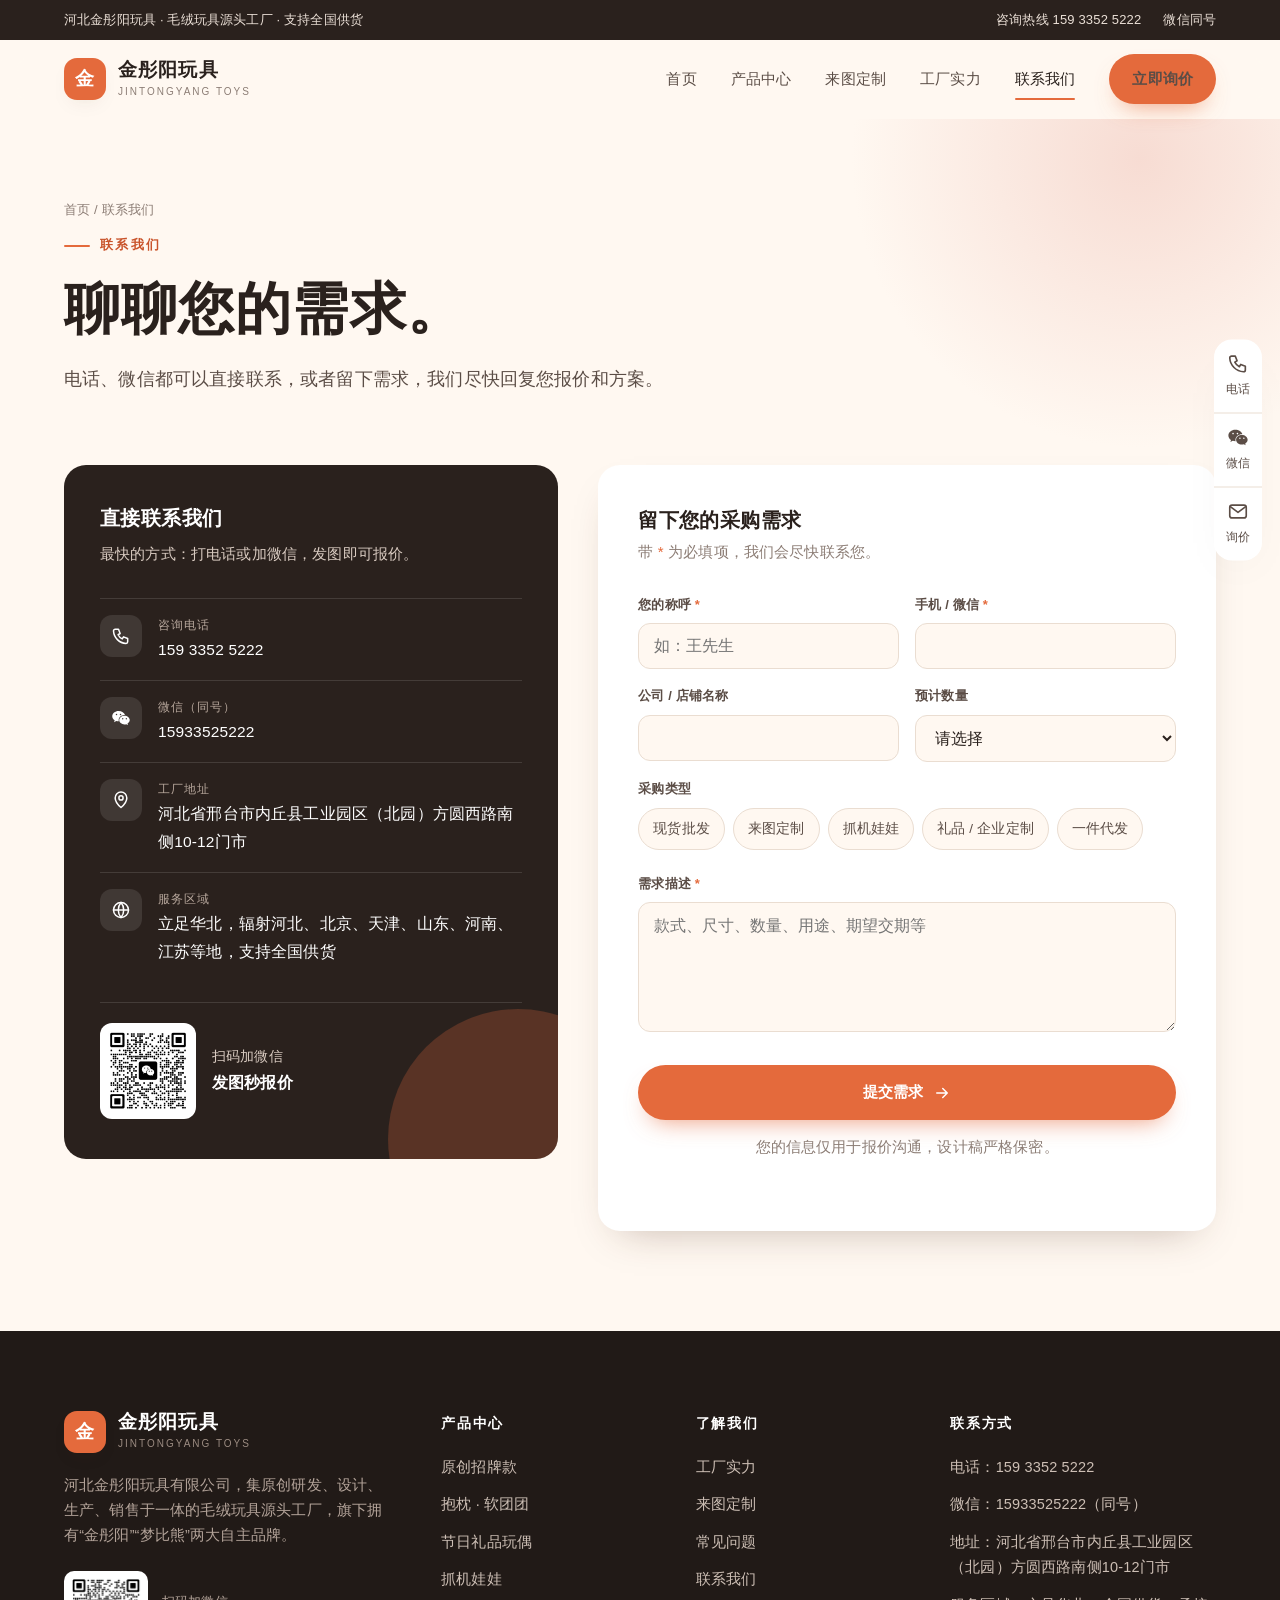
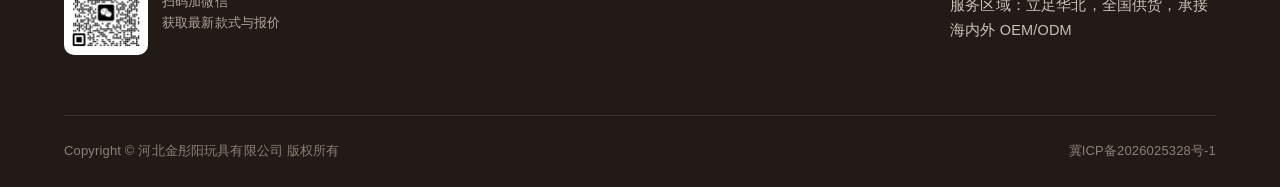
==== contact.html @ 97b63fae "金彤阳玩具 国内官网 v1 Assisted-by: Cindy (https://cindy.app)" ====
<!doctype html>
<html lang="zh-CN">
<head>
<meta charset="utf-8">
<meta name="viewport" content="width=device-width, initial-scale=1, viewport-fit=cover">
<title>联系我们_金彤阳玩具_毛绒玩具厂家电话15933525222</title>
<meta name="description" content="联系河北金彤阳玩具有限公司：电话/微信 15933525222，地址：河北内丘工业园区（北园）方圆西路南侧10-12门市。欢迎来厂考察洽谈。">
<meta name="keywords" content="金彤阳,毛绒玩具厂家,毛绒公仔,抓机娃娃,毛绒玩具定制,OEM/ODM毛绒玩具,抱枕靠垫,节日礼品玩偶,毛绒吉祥物,一件代发">
<meta name="theme-color" content="#FFF8F1">
<meta name="format-detection" content="telephone=yes">
<link rel="canonical" href="https://jintongyang.com/contact.html">
<link rel="icon" href="assets/img/favicon.svg" type="image/svg+xml">
<link rel="stylesheet" href="assets/css/style.css">
<link rel="stylesheet" href="assets/css/cn.css">
</head>
<body class="cn">
<div class="topbar"><div class="container">
  <div class="tb-left">河北金彤阳玩具 · 毛绒玩具源头工厂 · 支持全国供货</div>
  <div class="tb-right"><a href="tel:15933525222">咨询热线 159 3352 5222</a><a href="#" data-wx>微信同号</a></div>
</div></div>
<header class="nav" id="nav"><div class="container">
  <a href="index.html" class="logo" aria-label="金彤阳玩具首页">
    <span class="logo-mark">金</span>
    <span class="logo-text"><strong>金彤阳玩具</strong><span>JINTONGYANG TOYS</span></span>
  </a>
  <nav class="menu" id="menu"><a href="index.html">首页</a><a href="products.html">产品中心</a><a href="index.html#custom">来图定制</a><a href="factory.html">工厂实力</a><a href="contact.html" class="active">联系我们</a><a href="contact.html" class="btn btn-primary">立即询价</a></nav>
  <button class="burger" id="burger" aria-label="打开菜单"><span></span><span></span><span></span></button>
</div></header>
<main>
<section class="page-head"><div class="container">
  <div class="crumbs"><a href="index.html">首页</a> / 联系我们</div>
  <span class="eyebrow">联系我们</span>
  <h1>聊聊您的需求。</h1>
  <p class="lead">电话、微信都可以直接联系，或者留下需求，我们尽快回复您报价和方案。</p>
</div></section>
<section style="padding-bottom:100px"><div class="container">
  <div class="contact-grid">
    <aside class="c-card reveal">
      <h3>直接联系我们</h3>
      <p>最快的方式：打电话或加微信，发图即可报价。</p>
      <div class="c-item"><div class="ic"><svg viewBox="0 0 24 24" fill="none" stroke="currentColor" stroke-width="1.8" stroke-linecap="round" stroke-linejoin="round"><path d="M5 4h4l2 5-2.5 1.5a11 11 0 0 0 5 5L15 13l5 2v4a2 2 0 0 1-2 2A16 16 0 0 1 3 6a2 2 0 0 1 2-2"/></svg></div><div><small>咨询电话</small><a href="tel:15933525222">159 3352 5222</a></div></div>
      <div class="c-item"><div class="ic"><svg viewBox="0 0 24 24" fill="currentColor"><path d="M9 3.5C4.9 3.5 1.5 6.3 1.5 9.8c0 2 1.1 3.8 2.9 5l-.7 2.2 2.6-1.4c.9.3 1.8.4 2.7.4h.4a5.6 5.6 0 0 1-.2-1.5c0-3.4 3.2-6.1 7.2-6.1h.4C16.1 5.6 12.9 3.5 9 3.5zM6.6 8.6a.9.9 0 1 1 0-1.8.9.9 0 0 1 0 1.8zm4.8 0a.9.9 0 1 1 0-1.8.9.9 0 0 1 0 1.8zM22.5 14.5c0-2.9-2.9-5.2-6.3-5.2s-6.3 2.3-6.3 5.2 2.9 5.2 6.3 5.2c.7 0 1.4-.1 2.1-.3l2.1 1.1-.6-1.8c1.6-1 2.7-2.5 2.7-4.2zm-8.4-.8a.8.8 0 1 1 0-1.6.8.8 0 0 1 0 1.6zm4.3 0a.8.8 0 1 1 0-1.6.8.8 0 0 1 0 1.6z"/></svg></div><div><small>微信（同号）</small><a href="#" data-wx>15933525222</a></div></div>
      <div class="c-item"><div class="ic"><svg viewBox="0 0 24 24" fill="none" stroke="currentColor" stroke-width="1.8" stroke-linecap="round" stroke-linejoin="round"><path d="M12 21s-7-6.1-7-11.5A7 7 0 0 1 19 9.5C19 14.9 12 21 12 21z"/><circle cx="12" cy="9.5" r="2.5"/></svg></div><div><small>工厂地址</small><span>河北省邢台市内丘县工业园区（北园）方圆西路南侧10-12门市</span></div></div>
      <div class="c-item"><div class="ic"><svg viewBox="0 0 24 24" fill="none" stroke="currentColor" stroke-width="1.8" stroke-linecap="round" stroke-linejoin="round"><circle cx="12" cy="12" r="9"/><path d="M3 12h18M12 3a14 14 0 0 1 0 18M12 3a14 14 0 0 0 0 18"/></svg></div><div><small>服务区域</small><span>立足华北，辐射河北、北京、天津、山东、河南、江苏等地，支持全国供货</span></div></div>
      <div class="c-qr"><img src="assets/img/wechat-qr.jpg" alt="微信二维码"><span>扫码加微信<br><b>发图秒报价</b></span></div>
    </aside>
    <form class="form reveal" id="cnForm" novalidate>
      <h3>留下您的采购需求</h3>
      <p>带 <span style="color:var(--fox)">*</span> 为必填项，我们会尽快联系您。</p>
      <div class="row2">
        <div class="field"><label for="f-name">您的称呼 <i>*</i></label><input id="f-name" name="name" required placeholder="如：王先生"></div>
        <div class="field"><label for="f-phone">手机 / 微信 <i>*</i></label><input id="f-phone" name="phone" type="tel" required></div>
      </div>
      <div class="row2">
        <div class="field"><label for="f-company">公司 / 店铺名称</label><input id="f-company" name="company"></div>
        <div class="field"><label for="f-qty">预计数量</label>
          <select id="f-qty" name="quantity"><option value="">请选择</option><option>500 个以内</option><option>500 – 2000 个</option><option>2000 – 10000 个</option><option>10000 个以上</option><option>一件代发</option></select></div>
      </div>
      <div class="field"><label>采购类型</label><div class="chips"><label><input type="checkbox" name="interest" value="现货批发"><span>现货批发</span></label><label><input type="checkbox" name="interest" value="来图定制"><span>来图定制</span></label><label><input type="checkbox" name="interest" value="抓机娃娃"><span>抓机娃娃</span></label><label><input type="checkbox" name="interest" value="礼品 / 企业定制"><span>礼品 / 企业定制</span></label><label><input type="checkbox" name="interest" value="一件代发"><span>一件代发</span></label></div></div>
      <div class="field"><label for="f-msg">需求描述 <i>*</i></label><textarea id="f-msg" name="message" required placeholder="款式、尺寸、数量、用途、期望交期等"></textarea></div>
      <button class="btn btn-primary" type="submit">提交需求 <svg viewBox="0 0 24 24" fill="none" stroke="currentColor" stroke-width="2" stroke-linecap="round" stroke-linejoin="round"><path d="M5 12h14M13 6l6 6-6 6"/></svg></button>
      <div class="form-ok" id="formOk">需求内容已整理好并复制，请在打开的短信里发送，或直接粘贴发到微信 15933525222，我们会尽快回复。</div>
      <p class="form-note">您的信息仅用于报价沟通，设计稿严格保密。</p>
    </form>
  </div>
</div></section>
</main>
<footer class="footer"><div class="container">
  <div class="f-grid">
    <div>
      <a href="index.html" class="logo"><span class="logo-mark">金</span><span class="logo-text"><strong>金彤阳玩具</strong><span>JINTONGYANG TOYS</span></span></a>
      <p>河北金彤阳玩具有限公司，集原创研发、设计、生产、销售于一体的毛绒玩具源头工厂，旗下拥有“金彤阳”“梦比熊”两大自主品牌。</p>
      <div class="f-qr"><img src="assets/img/wechat-qr.jpg" alt="金彤阳玩具微信二维码" loading="lazy"><span>扫码加微信<br>获取最新款式与报价</span></div>
    </div>
    <div><h5>产品中心</h5><ul><li><a href="products.html#signature">原创招牌款</a></li><li><a href="products.html#hug">抱枕 · 软团团</a></li><li><a href="products.html#gift">节日礼品玩偶</a></li><li><a href="products.html#claw">抓机娃娃</a></li></ul></div>
    <div><h5>了解我们</h5><ul>
      <li><a href="factory.html">工厂实力</a></li>
      <li><a href="index.html#custom">来图定制</a></li>
      <li><a href="index.html#faq">常见问题</a></li>
      <li><a href="contact.html">联系我们</a></li></ul></div>
    <div><h5>联系方式</h5><ul>
      <li><a href="tel:15933525222">电话：159 3352 5222</a></li>
      <li><a href="#" data-wx>微信：15933525222（同号）</a></li>
      <li>地址：河北省邢台市内丘县工业园区（北园）方圆西路南侧10-12门市</li>
      <li>服务区域：立足华北，全国供货，承接海内外 OEM/ODM</li></ul></div>
  </div>
  <div class="f-bottom"><span>Copyright © 河北金彤阳玩具有限公司 版权所有</span><a href="https://beian.miit.gov.cn/" target="_blank" rel="noopener">冀ICP备2026025328号-1</a></div>
</div></footer>

<div class="side-contact" aria-label="快捷联系">
  <a href="tel:15933525222" title="电话咨询"><svg viewBox="0 0 24 24" fill="none" stroke="currentColor" stroke-width="1.8" stroke-linecap="round" stroke-linejoin="round"><path d="M5 4h4l2 5-2.5 1.5a11 11 0 0 0 5 5L15 13l5 2v4a2 2 0 0 1-2 2A16 16 0 0 1 3 6a2 2 0 0 1 2-2"/></svg><span>电话</span></a>
  <a href="#" data-wx title="微信咨询"><svg viewBox="0 0 24 24" fill="currentColor"><path d="M9 3.5C4.9 3.5 1.5 6.3 1.5 9.8c0 2 1.1 3.8 2.9 5l-.7 2.2 2.6-1.4c.9.3 1.8.4 2.7.4h.4a5.6 5.6 0 0 1-.2-1.5c0-3.4 3.2-6.1 7.2-6.1h.4C16.1 5.6 12.9 3.5 9 3.5zM6.6 8.6a.9.9 0 1 1 0-1.8.9.9 0 0 1 0 1.8zm4.8 0a.9.9 0 1 1 0-1.8.9.9 0 0 1 0 1.8zM22.5 14.5c0-2.9-2.9-5.2-6.3-5.2s-6.3 2.3-6.3 5.2 2.9 5.2 6.3 5.2c.7 0 1.4-.1 2.1-.3l2.1 1.1-.6-1.8c1.6-1 2.7-2.5 2.7-4.2zm-8.4-.8a.8.8 0 1 1 0-1.6.8.8 0 0 1 0 1.6zm4.3 0a.8.8 0 1 1 0-1.6.8.8 0 0 1 0 1.6z"/></svg><span>微信</span></a>
  <a href="contact.html" title="在线询价"><svg viewBox="0 0 24 24" fill="none" stroke="currentColor" stroke-width="1.8" stroke-linecap="round" stroke-linejoin="round"><rect x="3" y="5" width="18" height="14" rx="2.5"/><path d="m4 7 8 6 8-6"/></svg><span>询价</span></a>
</div>
<nav class="mbar" aria-label="底部快捷联系">
  <a href="tel:15933525222"><svg viewBox="0 0 24 24" fill="none" stroke="currentColor" stroke-width="1.8" stroke-linecap="round" stroke-linejoin="round"><path d="M5 4h4l2 5-2.5 1.5a11 11 0 0 0 5 5L15 13l5 2v4a2 2 0 0 1-2 2A16 16 0 0 1 3 6a2 2 0 0 1 2-2"/></svg><span>打电话</span></a>
  <a href="#" data-wx><svg viewBox="0 0 24 24" fill="currentColor"><path d="M9 3.5C4.9 3.5 1.5 6.3 1.5 9.8c0 2 1.1 3.8 2.9 5l-.7 2.2 2.6-1.4c.9.3 1.8.4 2.7.4h.4a5.6 5.6 0 0 1-.2-1.5c0-3.4 3.2-6.1 7.2-6.1h.4C16.1 5.6 12.9 3.5 9 3.5zM6.6 8.6a.9.9 0 1 1 0-1.8.9.9 0 0 1 0 1.8zm4.8 0a.9.9 0 1 1 0-1.8.9.9 0 0 1 0 1.8zM22.5 14.5c0-2.9-2.9-5.2-6.3-5.2s-6.3 2.3-6.3 5.2 2.9 5.2 6.3 5.2c.7 0 1.4-.1 2.1-.3l2.1 1.1-.6-1.8c1.6-1 2.7-2.5 2.7-4.2zm-8.4-.8a.8.8 0 1 1 0-1.6.8.8 0 0 1 0 1.6zm4.3 0a.8.8 0 1 1 0-1.6.8.8 0 0 1 0 1.6z"/></svg><span>加微信</span></a>
  <a href="contact.html" class="hot"><svg viewBox="0 0 24 24" fill="none" stroke="currentColor" stroke-width="1.8" stroke-linecap="round" stroke-linejoin="round"><rect x="3" y="5" width="18" height="14" rx="2.5"/><path d="m4 7 8 6 8-6"/></svg><span>立即询价</span></a>
</nav>
<div class="wx-modal" id="wxModal" role="dialog" aria-modal="true" aria-label="微信咨询">
  <div class="wx-card">
    <button class="wx-close" aria-label="关闭">×</button>
    <div class="wx-ic"><svg viewBox="0 0 24 24" fill="currentColor"><path d="M9 3.5C4.9 3.5 1.5 6.3 1.5 9.8c0 2 1.1 3.8 2.9 5l-.7 2.2 2.6-1.4c.9.3 1.8.4 2.7.4h.4a5.6 5.6 0 0 1-.2-1.5c0-3.4 3.2-6.1 7.2-6.1h.4C16.1 5.6 12.9 3.5 9 3.5zM6.6 8.6a.9.9 0 1 1 0-1.8.9.9 0 0 1 0 1.8zm4.8 0a.9.9 0 1 1 0-1.8.9.9 0 0 1 0 1.8zM22.5 14.5c0-2.9-2.9-5.2-6.3-5.2s-6.3 2.3-6.3 5.2 2.9 5.2 6.3 5.2c.7 0 1.4-.1 2.1-.3l2.1 1.1-.6-1.8c1.6-1 2.7-2.5 2.7-4.2zm-8.4-.8a.8.8 0 1 1 0-1.6.8.8 0 0 1 0 1.6zm4.3 0a.8.8 0 1 1 0-1.6.8.8 0 0 1 0 1.6z"/></svg></div>
    <h3>微信扫码咨询</h3>
    <p>手机上可长按二维码识别，或复制微信号添加</p>
    <img src="assets/img/wechat-qr.jpg" alt="金彤阳玩具微信二维码">
    <div class="wx-id"><span>微信号：<b>15933525222</b></span><button type="button" data-copy="15933525222">复制</button></div>
  </div>
</div>
<script>window.SITE_CONTACT={tel:"15933525222"};</script>
<script src="assets/js/main.js"></script>
<script src="assets/js/cn.js"></script>
</body></html>
---- assets/css/style.css ----
/* ==========================================================
   Jintongyang Toys — B2B export site
   Palette: warm cream · cocoa ink · fox orange · blush · sky
   ========================================================== */
:root{
  --cream:#FFF8F1;
  --cream-2:#FBEFE3;
  --paper:#FFFFFF;
  --ink:#2A211D;
  --ink-2:#5B4D46;
  --ink-3:#8C7D75;
  --line:#EADDD1;
  --fox:#E46A3C;
  --fox-dark:#C9532A;
  --blush:#F7DCD3;
  --sky:#DCEAF4;
  --sage:#E3EBD9;
  --radius:22px;
  --radius-sm:14px;
  --shadow:0 18px 40px -22px rgba(74,44,26,.35);
  --shadow-sm:0 8px 22px -14px rgba(74,44,26,.35);
  --max:1200px;
  --serif:"Fraunces",Georgia,"Times New Roman",serif;
  --sans:"Inter",-apple-system,BlinkMacSystemFont,"Segoe UI",Roboto,Helvetica,Arial,sans-serif;
}
*{box-sizing:border-box;margin:0;padding:0}
html{scroll-behavior:smooth}
body{font-family:var(--sans);color:var(--ink);background:var(--cream);line-height:1.65;font-size:16px;-webkit-font-smoothing:antialiased}
img{max-width:100%;display:block}
a{color:inherit;text-decoration:none}
ul{list-style:none}
.container{width:100%;max-width:var(--max);margin:0 auto;padding:0 24px}
.section{padding:110px 0}
.section-sm{padding:72px 0}
.bg-paper{background:var(--paper)}
.bg-cream2{background:var(--cream-2)}

/* ---------- type ---------- */
h1,h2,h3,h4{font-family:var(--serif);font-weight:600;line-height:1.12;letter-spacing:-.01em}
h1{font-size:clamp(38px,5vw,62px)}
h2{font-size:clamp(32px,4.2vw,50px)}
h3{font-size:22px}
.eyebrow{display:inline-flex;align-items:center;gap:10px;font-size:13px;font-weight:600;letter-spacing:.14em;text-transform:uppercase;color:var(--fox-dark)}
.eyebrow::before{content:"";width:26px;height:2px;background:var(--fox);border-radius:2px}
.lead{font-size:clamp(17px,1.6vw,19px);color:var(--ink-2);max-width:620px}
.muted{color:var(--ink-3)}
em.hl{font-style:italic;color:var(--fox)}
.section-head{max-width:720px;margin-bottom:56px}
.section-head h2{margin:16px 0 18px}
.section-head.center{text-align:center;margin-left:auto;margin-right:auto}
.section-head.center .eyebrow::after{content:"";width:26px;height:2px;background:var(--fox);border-radius:2px}
.section-head.center .lead{margin:0 auto}

/* ---------- buttons ---------- */
.btn{display:inline-flex;align-items:center;justify-content:center;gap:10px;padding:15px 28px;border-radius:999px;font-weight:600;font-size:15px;transition:.25s ease;border:1.5px solid transparent;cursor:pointer;font-family:var(--sans)}
.btn-primary{background:var(--fox);color:#fff;box-shadow:0 12px 24px -12px rgba(228,106,60,.7)}
.btn-primary:hover{background:var(--fox-dark);transform:translateY(-2px)}
.btn-ghost{border-color:var(--ink);color:var(--ink)}
.btn-ghost:hover{background:var(--ink);color:#fff}
.btn-light{background:#fff;color:var(--ink)}
.btn-light:hover{transform:translateY(-2px)}
.btn svg{width:18px;height:18px}
.link-arrow{font-weight:600;color:var(--fox-dark);display:inline-flex;gap:8px;align-items:center}
.link-arrow:hover{gap:12px}
.link-arrow,.link-arrow:hover{transition:.2s}

/* ---------- top bar & nav ---------- */
.topbar{background:var(--ink);color:#EADFD6;font-size:13px}
.topbar .container{display:flex;justify-content:space-between;align-items:center;height:40px;gap:16px}
.topbar a:hover{color:#fff}
.topbar .tb-right{display:flex;gap:22px}
.nav{position:sticky;top:0;z-index:50;background:rgba(255,248,241,.86);backdrop-filter:saturate(1.4) blur(14px);-webkit-backdrop-filter:saturate(1.4) blur(14px);border-bottom:1px solid transparent;transition:.25s}
.nav.scrolled{border-bottom-color:var(--line);box-shadow:0 6px 20px -18px rgba(0,0,0,.4)}
.nav .container{display:flex;align-items:center;justify-content:space-between;height:78px}
.logo{display:flex;align-items:center;gap:12px}
.logo-mark{width:42px;height:42px;border-radius:13px;background:var(--fox);display:grid;place-items:center;color:#fff;font-family:var(--serif);font-weight:700;font-size:20px;box-shadow:var(--shadow-sm)}
.logo-text{line-height:1.1}
.logo-text strong{display:block;font-family:var(--serif);font-size:20px;font-weight:600}
.logo-text span{font-size:11px;letter-spacing:.16em;text-transform:uppercase;color:var(--ink-3)}
.menu{display:flex;align-items:center;gap:34px;font-weight:500;font-size:15px}
.menu a{position:relative;padding:6px 0;color:var(--ink-2)}
.menu a:hover,.menu a.active{color:var(--ink)}
.menu a.active::after,.menu a:hover::after{content:"";position:absolute;left:0;right:0;bottom:-2px;height:2px;background:var(--fox);border-radius:2px}
.nav .btn{padding:11px 22px}
.burger{display:none;background:none;border:0;width:44px;height:44px;cursor:pointer}
.burger span{display:block;width:22px;height:2px;background:var(--ink);margin:5px auto;border-radius:2px;transition:.25s}

/* ---------- hero ---------- */
.hero{position:relative;overflow:hidden;padding:56px 0 90px}
.hero::before{content:"";position:absolute;width:720px;height:720px;right:-180px;top:-200px;background:radial-gradient(circle at center,var(--blush) 0%,rgba(247,220,211,0) 68%);z-index:0}
.hero .container{position:relative;z-index:1;display:grid;grid-template-columns:1.05fr 1fr;gap:60px;align-items:center}
.hero h1{margin:18px 0 22px}
.hero .lead{margin-bottom:36px}
.hero-ctas{display:flex;gap:14px;flex-wrap:wrap}
.hero-trust{display:flex;gap:34px;margin-top:40px;padding-top:26px;border-top:1px solid var(--line)}
.hero-trust div strong{display:block;font-family:var(--serif);font-size:30px;font-weight:600;line-height:1}
.hero-trust div span{font-size:13px;color:var(--ink-3)}
.hero-visual{position:relative;height:560px}
.hero-visual .hv{position:absolute;border-radius:28px;overflow:hidden;box-shadow:var(--shadow)}
.hero-visual .hv img{width:100%;height:100%;object-fit:cover}
.hv-1{width:68%;height:74%;right:0;top:0}
.hv-2{width:46%;height:46%;left:0;bottom:0;border:6px solid var(--cream)}
.hv-3{width:30%;height:30%;right:6%;bottom:2%;border:6px solid var(--cream)}
.hero-badge{position:absolute;left:4%;top:12%;background:#fff;border-radius:18px;padding:14px 18px;box-shadow:var(--shadow);display:flex;gap:12px;align-items:center;z-index:2;animation:float 6s ease-in-out infinite}
.hero-badge .ic{width:40px;height:40px;border-radius:12px;background:var(--sage);display:grid;place-items:center}
.hero-badge strong{display:block;font-size:14px}
.hero-badge span{font-size:12px;color:var(--ink-3)}
@keyframes float{0%,100%{transform:translateY(0)}50%{transform:translateY(-10px)}}

/* ---------- marquee strip ---------- */
.strip{background:var(--ink);color:#F4E9E0;overflow:hidden;padding:20px 0}
.strip-track{display:flex;gap:56px;white-space:nowrap;animation:marquee 38s linear infinite;width:max-content}
.strip-track span{font-family:var(--serif);font-size:22px;font-style:italic;display:flex;align-items:center;gap:56px}
.strip-track span::after{content:"✦";font-style:normal;color:var(--fox);font-size:16px}
@keyframes marquee{to{transform:translateX(-50%)}}

/* ---------- category cards ---------- */
.cats{display:grid;grid-template-columns:repeat(4,1fr);gap:22px}
.cat{position:relative;border-radius:var(--radius);overflow:hidden;background:var(--paper);box-shadow:var(--shadow-sm);transition:.3s}
.cat:hover{transform:translateY(-6px);box-shadow:var(--shadow)}
.cat .img{aspect-ratio:1/1;overflow:hidden}
.cat img{width:100%;height:100%;object-fit:cover;transition:.6s}
.cat:hover img{transform:scale(1.05)}
.cat .body{padding:20px 22px 24px}
.cat h3{font-size:20px;margin-bottom:6px}
.cat p{font-size:14px;color:var(--ink-3)}

/* ---------- why us ---------- */
.why{display:grid;grid-template-columns:1fr 1.15fr;gap:70px;align-items:center}
.why-img{position:relative}
.why-img img{border-radius:var(--radius);box-shadow:var(--shadow);aspect-ratio:4/4.4;object-fit:cover;width:100%}
.why-img .stamp{position:absolute;right:-24px;bottom:40px;background:var(--fox);color:#fff;border-radius:22px;padding:22px 26px;box-shadow:var(--shadow);max-width:210px}
.why-img .stamp strong{font-family:var(--serif);font-size:42px;display:block;line-height:1}
.why-img .stamp span{font-size:14px;opacity:.92}
.features{display:grid;grid-template-columns:1fr 1fr;gap:26px 30px;margin-top:40px}
.feature{display:flex;gap:16px}
.feature .ic{flex:0 0 48px;height:48px;border-radius:14px;background:var(--blush);display:grid;place-items:center;color:var(--fox-dark)}
.feature .ic svg{width:22px;height:22px}
.feature h4{font-family:var(--sans);font-size:16px;font-weight:600;margin-bottom:4px;letter-spacing:0}
.feature p{font-size:14px;color:var(--ink-3);line-height:1.55}

/* ---------- product grid ---------- */
.products{display:grid;grid-template-columns:repeat(4,1fr);gap:26px}
.product{background:var(--paper);border-radius:var(--radius);overflow:hidden;box-shadow:var(--shadow-sm);transition:.3s;display:flex;flex-direction:column}
.product:hover{transform:translateY(-6px);box-shadow:var(--shadow)}
.product .img{aspect-ratio:1/1;overflow:hidden;position:relative;background:var(--sky)}
.product .img img{width:100%;height:100%;object-fit:cover;transition:.6s}
.product:hover .img img{transform:scale(1.05)}
.product .img{display:block}
.product .img img.alt{position:absolute;inset:0;opacity:0;transition:opacity .5s,transform .6s}
.product:hover .img img.alt{opacity:1}
.product .tag{z-index:2;position:absolute;left:14px;top:14px;background:rgba(255,255,255,.92);padding:5px 12px;border-radius:999px;font-size:12px;font-weight:600}
.product .body{padding:18px 20px 22px;display:flex;flex-direction:column;flex:1}
.product h3{font-size:19px;margin-bottom:6px}
.product p{font-size:14px;color:var(--ink-3);margin-bottom:14px;flex:1}
.product .meta{display:flex;flex-wrap:wrap;gap:6px;margin-bottom:16px}
.product .meta span{font-size:12px;background:var(--cream-2);padding:4px 10px;border-radius:8px;color:var(--ink-2)}
.product .quote{font-size:14px;font-weight:600;color:var(--fox-dark);display:inline-flex;gap:6px;align-items:center}
.product .quote:hover{gap:10px}

/* filter */
.filters{display:flex;flex-wrap:wrap;gap:10px;margin-bottom:40px}
.filters button{border:1.5px solid var(--line);background:var(--paper);padding:10px 20px;border-radius:999px;font-family:var(--sans);font-size:14px;font-weight:500;cursor:pointer;color:var(--ink-2);transition:.2s}
.filters button:hover{border-color:var(--ink)}
.filters button.on{background:var(--ink);color:#fff;border-color:var(--ink)}
.product.hide{display:none}

/* ---------- process ---------- */
.process{display:grid;grid-template-columns:repeat(6,1fr);gap:18px;counter-reset:step}
.step{background:var(--paper);border-radius:var(--radius);padding:28px 22px;position:relative;box-shadow:var(--shadow-sm)}
.step::before{counter-increment:step;content:"0" counter(step);font-family:var(--serif);font-size:38px;font-weight:600;color:var(--fox);display:block;line-height:1;margin-bottom:18px}
.step h4{font-family:var(--sans);font-size:16px;font-weight:600;margin-bottom:6px;letter-spacing:0}
.step p{font-size:13.5px;color:var(--ink-3);line-height:1.55}
.custom-opts{display:grid;grid-template-columns:repeat(4,1fr);gap:18px;margin-top:40px}
.opt{border:1.5px dashed var(--line);border-radius:var(--radius-sm);padding:20px;text-align:center;background:rgba(255,255,255,.5)}
.opt strong{display:block;font-size:15px;margin-bottom:4px}
.opt span{font-size:13px;color:var(--ink-3)}

/* ---------- stats band ---------- */
.stats{background:var(--fox);color:#fff;border-radius:32px;padding:56px 50px;display:grid;grid-template-columns:repeat(4,1fr);gap:30px;position:relative;overflow:hidden}
.stats::after{content:"";position:absolute;width:340px;height:340px;border-radius:50%;background:rgba(255,255,255,.08);right:-90px;top:-140px}
.stat strong{font-family:var(--serif);font-size:clamp(38px,4.5vw,56px);font-weight:600;line-height:1;display:block}
.stat span{font-size:14px;opacity:.9;display:block;margin-top:10px}

/* ---------- factory gallery ---------- */
.gallery{display:grid;grid-template-columns:repeat(4,1fr);grid-auto-rows:220px;gap:16px}
.gallery figure{position:relative;border-radius:var(--radius-sm);overflow:hidden;box-shadow:var(--shadow-sm)}
.gallery figure img{width:100%;height:100%;object-fit:cover;transition:.6s}
.gallery figure:hover img{transform:scale(1.06)}
.gallery figcaption{position:absolute;left:12px;bottom:12px;background:rgba(42,33,29,.78);color:#fff;font-size:12.5px;font-weight:500;padding:6px 12px;border-radius:999px;backdrop-filter:blur(4px)}
.g-wide{grid-column:span 2}
.g-tall{grid-row:span 2}

/* ---------- markets / quality ---------- */
.quality{display:grid;grid-template-columns:1.1fr 1fr;gap:60px;align-items:center}
.checks li{display:flex;gap:14px;padding:16px 0;border-bottom:1px solid var(--line)}
.checks li:last-child{border-bottom:0}
.checks .ck{flex:0 0 28px;height:28px;border-radius:50%;background:var(--sage);display:grid;place-items:center;color:#4F6B3A;margin-top:2px}
.checks strong{display:block;font-size:16px}
.checks span{font-size:14px;color:var(--ink-3)}
.cert-row{display:flex;flex-wrap:wrap;gap:10px;margin-top:26px}
.cert-row span{border:1.5px solid var(--ink);border-radius:10px;padding:8px 14px;font-weight:600;font-size:13px;letter-spacing:.04em}
.q-img{border-radius:var(--radius);overflow:hidden;box-shadow:var(--shadow)}
.q-img img{width:100%;aspect-ratio:4/3.4;object-fit:cover}

/* ---------- FAQ ---------- */
.faq{max-width:860px;margin:0 auto}
.faq details{background:var(--paper);border-radius:var(--radius-sm);margin-bottom:12px;box-shadow:var(--shadow-sm);overflow:hidden}
.faq summary{list-style:none;cursor:pointer;padding:22px 26px;font-weight:600;font-size:16.5px;display:flex;justify-content:space-between;align-items:center;gap:16px}
.faq summary::-webkit-details-marker{display:none}
.faq summary::after{content:"+";font-size:26px;font-weight:300;color:var(--fox);transition:.25s;line-height:1}
.faq details[open] summary::after{transform:rotate(45deg)}
.faq details p{padding:0 26px 22px;color:var(--ink-2);font-size:15px}

/* ---------- CTA ---------- */
.cta{background:var(--ink);color:#fff;border-radius:36px;padding:70px 60px;display:grid;grid-template-columns:1.3fr 1fr;gap:40px;align-items:center;position:relative;overflow:hidden}
.cta::before{content:"";position:absolute;width:420px;height:420px;border-radius:50%;background:radial-gradient(circle,rgba(228,106,60,.45),rgba(228,106,60,0) 70%);left:-120px;bottom:-200px}
.cta h2{color:#fff;margin:14px 0 16px;position:relative}
.cta p{color:#D9CBC1;position:relative}
.cta .eyebrow{color:#F2A486}
.cta-actions{display:flex;flex-direction:column;gap:14px;align-items:flex-start;position:relative}
.cta-actions small{color:#B7A79C;font-size:13px}

/* ---------- page header ---------- */
.page-head{padding:80px 0 70px;position:relative;overflow:hidden}
.page-head::before{content:"";position:absolute;width:600px;height:600px;right:-160px;top:-260px;background:radial-gradient(circle,var(--blush) 0%,rgba(247,220,211,0) 68%)}
.page-head .container{position:relative}
.page-head h1{font-size:clamp(38px,5vw,60px);margin:16px 0 18px}
.crumbs{font-size:13px;color:var(--ink-3);margin-bottom:6px}
.crumbs a:hover{color:var(--fox-dark)}

/* ---------- about ---------- */
.split{display:grid;grid-template-columns:1fr 1fr;gap:70px;align-items:center}
.split img{border-radius:var(--radius);box-shadow:var(--shadow);width:100%;aspect-ratio:4/3;object-fit:cover}
.prose p{color:var(--ink-2);margin-bottom:18px;font-size:16.5px}
.timeline{display:grid;grid-template-columns:repeat(3,1fr);gap:22px}
.tl{background:var(--paper);border-radius:var(--radius);padding:32px 28px;box-shadow:var(--shadow-sm)}
.tl .ic{width:52px;height:52px;border-radius:16px;background:var(--sky);display:grid;place-items:center;margin-bottom:20px;color:#3A6584}
.tl .ic svg{width:24px;height:24px}
.tl h3{margin-bottom:12px}
.tl li{font-size:14.5px;color:var(--ink-2);padding:7px 0 7px 22px;position:relative}
.tl li::before{content:"";position:absolute;left:0;top:15px;width:8px;height:8px;border-radius:50%;background:var(--fox)}
.license{display:grid;grid-template-columns:320px 1fr;gap:40px;align-items:center;background:var(--paper);border-radius:var(--radius);padding:30px;box-shadow:var(--shadow-sm)}
.license img{border-radius:12px;border:1px solid var(--line)}

/* ---------- contact ---------- */
.contact-grid{display:grid;grid-template-columns:1fr 1.25fr;gap:40px;align-items:start}
.c-card{background:var(--ink);color:#fff;border-radius:var(--radius);padding:40px 36px;position:relative;overflow:hidden}
.c-card::after{content:"";position:absolute;width:260px;height:260px;border-radius:50%;background:rgba(228,106,60,.25);right:-90px;bottom:-110px}
.c-card h3{font-size:28px;margin-bottom:10px}
.c-card > p{color:#D9CBC1;margin-bottom:30px;font-size:15px}
.c-item{display:flex;gap:16px;padding:16px 0;border-top:1px solid rgba(255,255,255,.12);position:relative;z-index:1}
.c-item .ic{flex:0 0 42px;height:42px;border-radius:12px;background:rgba(255,255,255,.1);display:grid;place-items:center}
.c-item .ic svg{width:20px;height:20px}
.c-item small{display:block;color:#B7A79C;font-size:12px;letter-spacing:.08em;text-transform:uppercase}
.c-item a,.c-item div > span{font-weight:500;font-size:15.5px}
.c-item a:hover{color:#F2A486}
.form{background:var(--paper);border-radius:var(--radius);padding:42px 40px;box-shadow:var(--shadow)}
.form h3{font-size:28px;margin-bottom:6px}
.form > p{color:var(--ink-3);margin-bottom:28px;font-size:15px}
.row2{display:grid;grid-template-columns:1fr 1fr;gap:16px}
.field{margin-bottom:16px}
.field label{display:block;font-size:13px;font-weight:600;margin-bottom:7px;color:var(--ink-2)}
.field label i{color:var(--fox);font-style:normal}
.field input,.field select,.field textarea{width:100%;border:1.5px solid var(--line);background:var(--cream);border-radius:12px;padding:13px 15px;font-family:var(--sans);font-size:15px;color:var(--ink);transition:.2s}
.field textarea{min-height:130px;resize:vertical}
.field input:focus,.field select:focus,.field textarea:focus{outline:0;border-color:var(--fox);background:#fff;box-shadow:0 0 0 4px rgba(228,106,60,.12)}
.chips{display:flex;flex-wrap:wrap;gap:8px}
.chips label{cursor:pointer}
.chips input{display:none}
.chips span{display:inline-block;border:1.5px solid var(--line);border-radius:999px;padding:8px 14px;font-size:13.5px;font-weight:500;color:var(--ink-2);transition:.2s;background:var(--cream)}
.chips input:checked + span{background:var(--ink);border-color:var(--ink);color:#fff}
.form .btn{width:100%;margin-top:8px;padding:17px}
.form-note{font-size:12.5px;color:var(--ink-3);text-align:center;margin-top:14px}
.form-ok{display:none;background:var(--sage);color:#3C5530;border-radius:12px;padding:14px 16px;margin-top:14px;font-size:14px}
.map{border-radius:var(--radius);overflow:hidden;box-shadow:var(--shadow-sm);margin-top:40px;background:var(--paper);display:grid;grid-template-columns:1fr 1fr}
.map img{width:100%;height:100%;object-fit:cover;min-height:280px}
.map .info{padding:40px}
.map .info h3{margin-bottom:12px}

/* ---------- footer ---------- */
.footer{background:#211A17;color:#CDBFB5;padding:80px 0 0;margin-top:0}
.f-grid{display:grid;grid-template-columns:1.6fr 1fr 1fr 1.3fr;gap:50px;padding-bottom:60px}
.footer .logo-text strong{color:#fff}
.footer .logo-text span{color:#9C8C82}
.footer p{font-size:14.5px;margin-top:20px;max-width:330px;color:#B3A399}
.footer h5{color:#fff;font-size:14px;letter-spacing:.12em;text-transform:uppercase;margin-bottom:20px;font-weight:600}
.footer li{margin-bottom:12px;font-size:14.5px}
.footer li a:hover{color:#F2A486}
.f-bottom{border-top:1px solid rgba(255,255,255,.1);padding:24px 0;font-size:13px;color:#8F7F75;display:flex;justify-content:space-between;gap:16px;flex-wrap:wrap}

/* ---------- floating whatsapp ---------- */
.wa-float{position:fixed;right:22px;bottom:22px;z-index:60;width:60px;height:60px;border-radius:50%;background:#25D366;color:#fff;display:grid;place-items:center;box-shadow:0 14px 30px -10px rgba(37,211,102,.7);transition:.25s}
.wa-float:hover{transform:scale(1.08)}
.wa-float svg{width:30px;height:30px}

/* ---------- reveal ---------- */
.reveal{opacity:0;transform:translateY(26px);transition:opacity .8s ease,transform .8s ease}
.reveal.in{opacity:1;transform:none}

/* ---------- responsive ---------- */
@media (max-width:1080px){
  .products{grid-template-columns:repeat(3,1fr)}
  .process{grid-template-columns:repeat(3,1fr)}
  .f-grid{grid-template-columns:1fr 1fr}
}
@media (max-width:900px){
  .section{padding:80px 0}
  .menu{position:fixed;inset:118px 0 auto 0;background:var(--cream);flex-direction:column;align-items:flex-start;gap:0;padding:12px 24px 24px;border-bottom:1px solid var(--line);transform:translateY(-140%);transition:.35s;box-shadow:0 20px 30px -20px rgba(0,0,0,.25)}
  .menu.open{transform:none}
  .menu a{padding:14px 0;width:100%;border-bottom:1px solid var(--line);font-size:17px}
  .menu a::after{display:none}
  .menu .btn{margin-top:18px;width:100%}
  .burger{display:block}
  .burger.x span:nth-child(1){transform:translateY(7px) rotate(45deg)}
  .burger.x span:nth-child(2){opacity:0}
  .burger.x span:nth-child(3){transform:translateY(-7px) rotate(-45deg)}
  .hero .container,.why,.quality,.split,.contact-grid,.cta,.map,.license{grid-template-columns:1fr}
  .hero-visual{height:440px}
  .cats{grid-template-columns:repeat(2,1fr)}
  .stats{grid-template-columns:repeat(2,1fr);padding:44px 32px}
  .custom-opts{grid-template-columns:repeat(2,1fr)}
  .gallery{grid-template-columns:repeat(2,1fr);grid-auto-rows:180px}
  .timeline{grid-template-columns:1fr}
  .why-img .stamp{right:16px}
  .cta{padding:50px 32px}
  .topbar .tb-left{display:none}
  .topbar .container{justify-content:center}
}
@media (max-width:600px){
  .container{padding:0 18px}
  .products{grid-template-columns:repeat(2,1fr);gap:14px}
  .product .body{padding:14px 14px 18px}
  .product h3{font-size:16px}
  .product p{display:none}
  .process{grid-template-columns:1fr 1fr}
  .features{grid-template-columns:1fr}
  .hero-trust{gap:22px}
  .hero-trust div strong{font-size:24px}
  .hero-visual{height:360px}
  .hero-badge{display:none}
  .row2{grid-template-columns:1fr}
  .form{padding:30px 22px}
  .f-grid{grid-template-columns:1fr;gap:34px}
  .g-wide{grid-column:span 2}
  .topbar .tb-right{gap:14px;font-size:12px}
}
@media (prefers-reduced-motion:reduce){
  *{animation:none!important;transition:none!important}
  .reveal{opacity:1;transform:none}
}

/* icon sizing fixes */
svg{flex-shrink:0}
.link-arrow svg,.product .quote svg{width:16px;height:16px}
.link-arrow{white-space:nowrap}
.cta-actions .btn svg{width:18px;height:18px}
.hero-trust div span{display:block;line-height:1.4;margin-top:6px}
.opt span{display:block;line-height:1.5}
@media (max-width:600px){
  .section{padding:64px 0}
  .section-sm{padding:44px 0}
  .section-head{margin-bottom:34px}
  .cats{gap:14px}
  .cat .body{padding:14px 16px 18px}
  .cat h3{font-size:17px;margin:0}
  .cat p{display:none}
  .product .meta span:last-child{display:none}
  .step{padding:22px 18px}
  .step::before{font-size:30px;margin-bottom:12px}
  .opt{padding:14px 10px}
  .gallery{grid-auto-rows:140px;gap:10px}
  .g-tall{grid-row:span 1}
  .stats{border-radius:24px;gap:26px 18px}
  .cta{border-radius:26px}
  .cta-actions .btn{width:100%}
  .faq summary{padding:18px 20px;font-size:15.5px}
  .faq details p{padding:0 20px 18px}
  .page-head{padding:50px 0 44px}
  .why-img .stamp{right:12px;bottom:12px;padding:16px 18px}
  .why-img .stamp strong{font-size:32px}
  .license{padding:20px}
  .map .info{padding:26px}
  .hero{padding:40px 0 70px}
  .hero .container{gap:44px}
}
@media (max-width:600px){
  .product .tag{left:10px;top:10px;font-size:11px;padding:4px 10px}
  .product .meta{margin-bottom:10px}
  .product .meta span{font-size:11.5px;padding:3px 8px}
  .section-head[style*="flex"]{gap:14px!important}
}
@media (max-width:600px){
  .filters{flex-wrap:nowrap;overflow-x:auto;margin:0 -18px 28px;padding:2px 18px 8px;scrollbar-width:none;-webkit-overflow-scrolling:touch}
  .filters::-webkit-scrollbar{display:none}
  .filters button{flex:0 0 auto;padding:9px 16px;font-size:13.5px}
}
.row2{gap:0 16px}
.field input,.field select,.field textarea{font-size:16px}
@media (max-width:900px){ .contact-grid .form{order:-1} }
---- assets/css/cn.css ----
/* ===== Chinese site overrides ===== */
:root{
  --serif:"PingFang SC","Hiragino Sans GB","Noto Sans SC","Source Han Sans SC","Microsoft YaHei",sans-serif;
  --sans:-apple-system,BlinkMacSystemFont,"PingFang SC","Hiragino Sans GB","Noto Sans SC","Microsoft YaHei","Helvetica Neue",Arial,sans-serif;
  --num:Georgia,"Times New Roman",serif;
}
body.cn{line-height:1.75;letter-spacing:.01em}
.cn h1,.cn h2,.cn h3,.cn h4{font-weight:700;letter-spacing:.02em;line-height:1.3}
.cn h1{font-size:clamp(34px,4.6vw,56px)}
.cn h2{font-size:clamp(26px,3.4vw,40px)}
.cn h3{font-size:20px}
.cn em.hl{font-style:normal}
.cn .eyebrow{letter-spacing:.18em;font-size:13px}
.cn .lead{font-size:clamp(16px,1.5vw,18px)}
.cn .logo-mark{font-family:var(--sans);font-size:19px;font-weight:700}
.cn .logo-text strong{font-family:var(--sans);font-weight:700;font-size:19px;letter-spacing:.06em}
.cn .logo-text span{font-size:10px;letter-spacing:.2em}
.cn .hero-trust div strong,.cn .stat strong,.cn .why-img .stamp strong{font-family:var(--num);font-weight:600}
.cn .step::before{font-family:var(--num)}
.cn .strip-track span{font-family:var(--sans);font-style:normal;font-weight:600;font-size:19px;letter-spacing:.08em}
.cn .product h3{font-size:18px}
.cn .cat h3{font-size:19px}
.cn .faq summary{font-size:16px}
.cn .wa-float{display:none}

/* clients */
.clients{display:grid;grid-template-columns:repeat(3,1fr);gap:20px}
.client{background:var(--paper);border-radius:var(--radius);padding:28px 26px;box-shadow:var(--shadow-sm);transition:.3s}
.client:hover{transform:translateY(-4px);box-shadow:var(--shadow)}
.client .ic{width:50px;height:50px;border-radius:15px;background:var(--blush);color:var(--fox-dark);display:grid;place-items:center;margin-bottom:18px}
.client:nth-child(3n+2) .ic{background:var(--sky);color:#3A6584}
.client:nth-child(3n) .ic{background:var(--sage);color:#4F6B3A}
.client .ic svg{width:24px;height:24px}
.client h4{font-size:18px;margin-bottom:6px;font-family:var(--sans)}
.client p{font-size:14.5px;color:var(--ink-3)}

/* more box */
.more-box{margin-top:50px;background:var(--paper);border-radius:var(--radius);padding:30px 36px;display:flex;justify-content:space-between;align-items:center;gap:24px;box-shadow:var(--shadow-sm);flex-wrap:wrap}
.more-box h3{margin-bottom:6px}
.more-box p{color:var(--ink-3);font-size:15px}

/* QR blocks */
.f-qr{display:flex;align-items:center;gap:14px;margin-top:22px}
.f-qr img{width:84px;height:84px;border-radius:10px;background:#fff;padding:5px}
.f-qr span{font-size:13px;color:#B3A399;line-height:1.6}
.c-qr{display:flex;align-items:center;gap:16px;margin-top:20px;padding-top:20px;border-top:1px solid rgba(255,255,255,.12);position:relative;z-index:1}
.c-qr img{width:96px;height:96px;border-radius:12px;background:#fff;padding:6px}
.c-qr span{color:#D9CBC1;font-size:14px}
.c-qr b{color:#fff;font-size:16px}
.f-bottom a:hover{color:#F2A486}

/* desktop side contact */
.side-contact{position:fixed;right:18px;top:50%;transform:translateY(-50%);z-index:60;display:flex;flex-direction:column;background:#fff;border-radius:18px;box-shadow:var(--shadow);overflow:hidden}
.side-contact a{display:flex;flex-direction:column;align-items:center;gap:4px;padding:13px 12px;font-size:12px;color:var(--ink-2);transition:.2s}
.side-contact a + a{border-top:1px solid var(--line)}
.side-contact a:hover{background:var(--fox);color:#fff}
.side-contact svg{width:22px;height:22px}

/* mobile bottom bar */
.mbar{display:none}
@media (max-width:900px){
  .side-contact{display:none}
  .mbar{display:grid;grid-template-columns:1fr 1fr 1.3fr;position:fixed;left:0;right:0;bottom:0;z-index:70;background:rgba(255,255,255,.96);backdrop-filter:blur(12px);-webkit-backdrop-filter:blur(12px);border-top:1px solid var(--line);padding:8px 10px calc(8px + env(safe-area-inset-bottom));gap:8px}
  .mbar a{display:flex;flex-direction:column;align-items:center;justify-content:center;gap:2px;font-size:12px;color:var(--ink-2);border-radius:12px;padding:6px 0}
  .mbar a svg{width:22px;height:22px}
  .mbar a.hot{flex-direction:row;gap:8px;background:var(--fox);color:#fff;font-size:15px;font-weight:600}
  .mbar a.hot svg{width:18px;height:18px}
  body.cn{padding-bottom:calc(68px + env(safe-area-inset-bottom))}
  .clients{grid-template-columns:repeat(2,1fr)}
}
@media (max-width:600px){
  .clients{gap:12px}
  .client{padding:20px 16px}
  .client .ic{width:42px;height:42px;margin-bottom:12px}
  .client h4{font-size:15.5px}
  .client p{font-size:13px;line-height:1.6}
  .more-box{padding:24px 22px}
  .more-box .btn{width:100%}
  .cn .topbar .tb-right a:last-child{display:none}
}

/* wechat modal */
.wx-modal{position:fixed;inset:0;z-index:100;background:rgba(42,33,29,.55);backdrop-filter:blur(4px);display:none;align-items:center;justify-content:center;padding:24px}
.wx-modal.open{display:flex;animation:fade .25s ease}
@keyframes fade{from{opacity:0}to{opacity:1}}
.wx-card{background:#fff;border-radius:26px;padding:34px 30px 28px;max-width:340px;width:100%;text-align:center;position:relative;box-shadow:0 30px 60px -20px rgba(0,0,0,.4)}
.wx-close{position:absolute;right:14px;top:10px;border:0;background:none;font-size:30px;line-height:1;color:var(--ink-3);cursor:pointer;width:40px;height:40px}
.wx-ic{width:52px;height:52px;border-radius:16px;background:#07C160;color:#fff;display:grid;place-items:center;margin:0 auto 14px}
.wx-ic svg{width:28px;height:28px}
.wx-card h3{font-size:21px;margin-bottom:6px}
.wx-card p{font-size:13.5px;color:var(--ink-3);margin-bottom:18px}
.wx-card img{width:200px;height:200px;margin:0 auto 18px;border-radius:14px;border:1px solid var(--line);padding:8px}
.wx-id{display:flex;align-items:center;justify-content:space-between;gap:10px;background:var(--cream);border-radius:12px;padding:10px 10px 10px 16px;font-size:14px}
.wx-id b{font-size:15px}
.wx-id button{border:0;background:var(--ink);color:#fff;border-radius:9px;padding:8px 16px;font-size:13.5px;font-weight:600;cursor:pointer;font-family:var(--sans)}
.toast{position:fixed;left:50%;bottom:100px;transform:translateX(-50%);background:var(--ink);color:#fff;padding:10px 18px;border-radius:999px;font-size:14px;z-index:120;opacity:0;transition:.3s;pointer-events:none}
.toast.show{opacity:1}
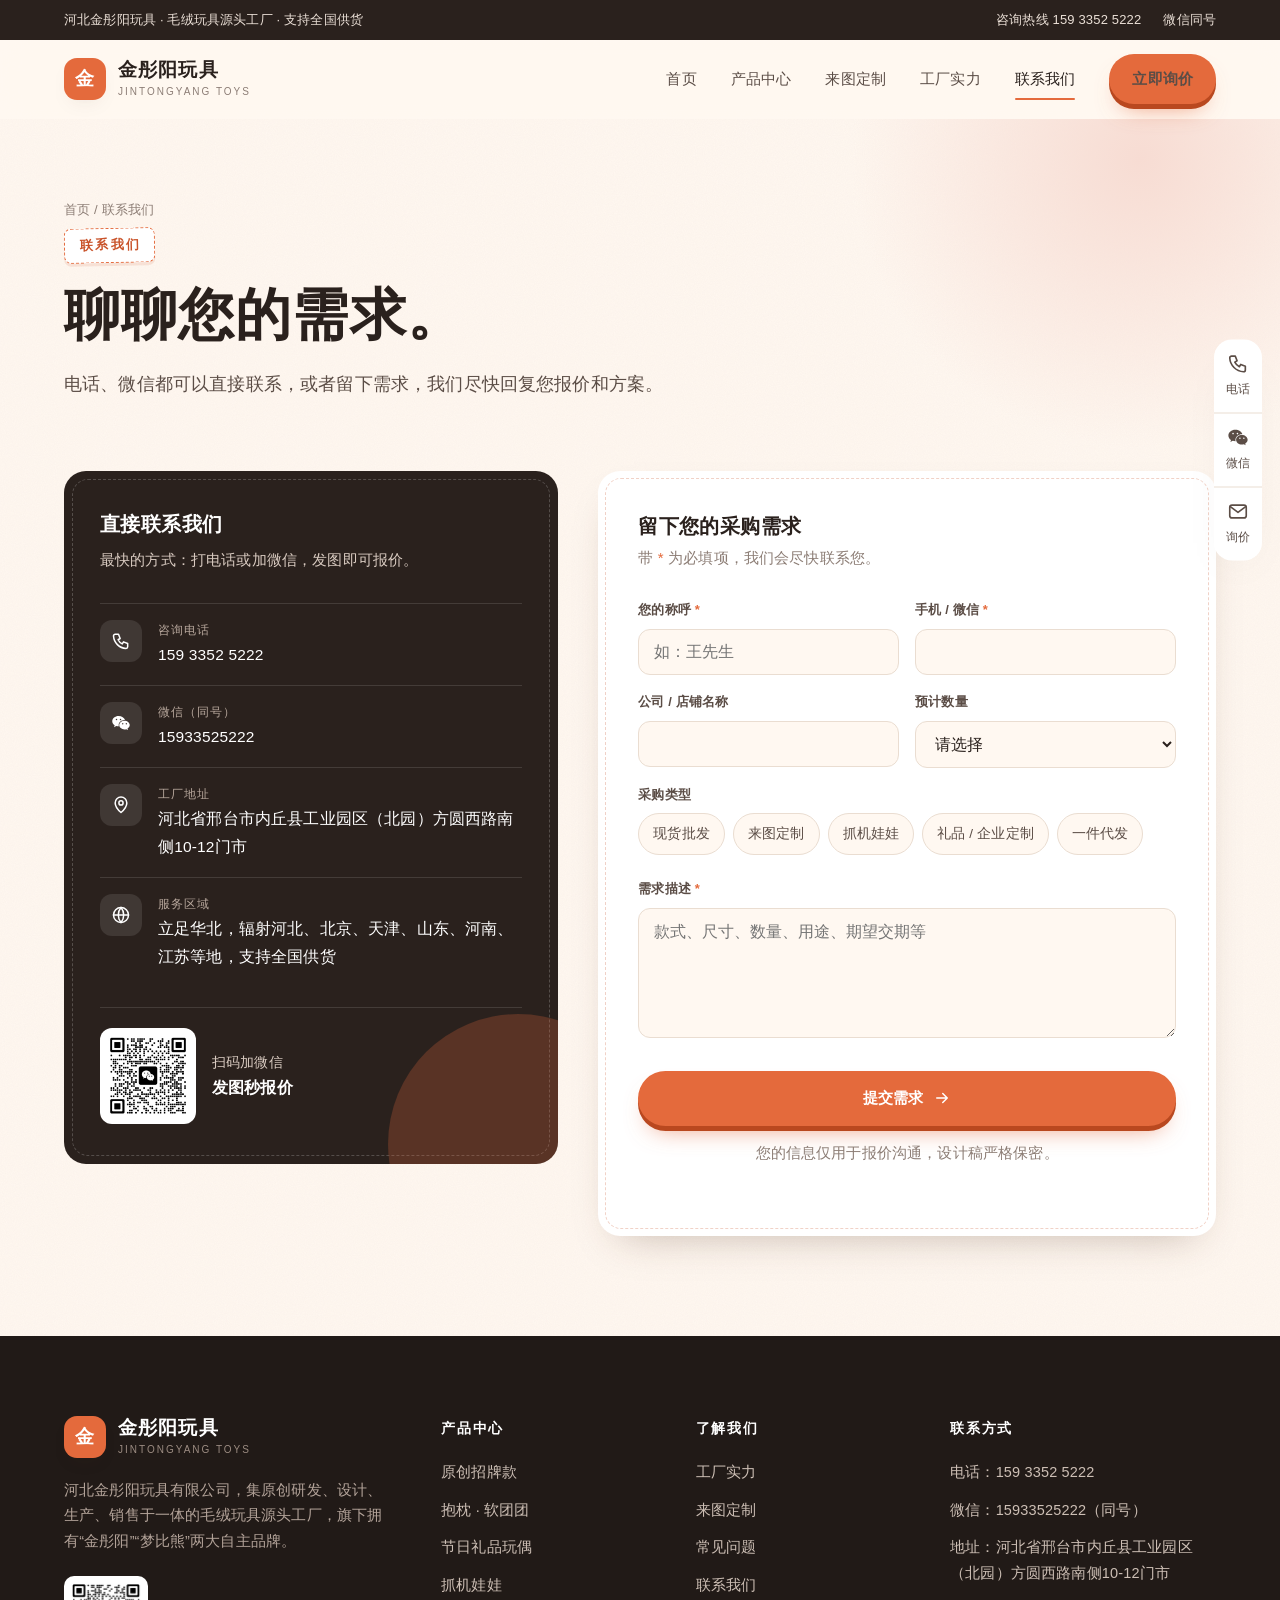
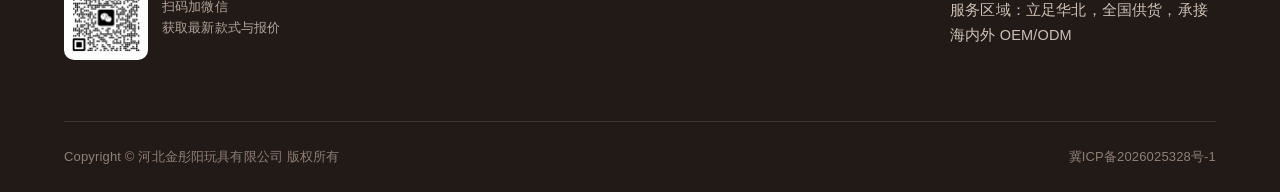
==== commit 3688c685: "首屏娃娃机 + 缝线吊牌视觉 + 吉祥物 Assisted-by: Cindy (https://cindy.app)" ====
--- a/contact.html
+++ b/contact.html
@@ -12,6 +12,8 @@
 <link rel="icon" href="assets/img/favicon.svg" type="image/svg+xml">
 <link rel="stylesheet" href="assets/css/style.css">
 <link rel="stylesheet" href="assets/css/cn.css">
+<link rel="stylesheet" href="assets/css/craft.css">
+<link rel="stylesheet" href="assets/css/claw.css">
 </head>
 <body class="cn">
 <div class="topbar"><div class="container">
--- a/assets/css/craft.css
+++ b/assets/css/craft.css
@@ -0,0 +1,71 @@
+/* ================= 缝线 · 吊牌 · 绒布 视觉语言 ================= */
+/* plush fabric texture */
+body.cn{background-color:var(--cream);
+  background-image:url("data:image/svg+xml,%3Csvg xmlns='http://www.w3.org/2000/svg' width='160' height='160'%3E%3Cfilter id='n'%3E%3CfeTurbulence type='fractalNoise' baseFrequency='.9' numOctaves='2' stitchTiles='stitch'/%3E%3CfeColorMatrix values='0 0 0 0 .55 0 0 0 0 .38 0 0 0 0 .28 0 0 0 .07 0'/%3E%3C/filter%3E%3Crect width='100%25' height='100%25' filter='url(%23n)'/%3E%3C/svg%3E")}
+.cn .bg-paper{background-color:#FFFDFB}
+.cn .bg-cream2{background-color:#FBEFE3}
+
+/* stitched inner seam on cards */
+.cn .client,.cn .cat,.cn .product,.cn .step,.cn .tl,.cn .faq details,.cn .more-box,.cn .form,.cn .license,.cn .c-card,.cn .why-img,.cn .q-img{position:relative}
+.cn .client::after,.cn .cat::after,.cn .product::after,.cn .step::after,.cn .tl::after,.cn .faq details::after,.cn .more-box::after,.cn .form::after,.cn .license::after{
+  content:"";position:absolute;inset:7px;border:1.5px dashed rgba(201,83,42,.26);border-radius:calc(var(--radius) - 6px);pointer-events:none;z-index:3;transition:border-color .3s}
+.cn .faq details::after{border-radius:calc(var(--radius-sm) - 5px);inset:6px}
+.cn .client:hover::after,.cn .cat:hover::after,.cn .product:hover::after{border-color:rgba(201,83,42,.55)}
+.cn .stats::before,.cn .cta .stitch,.cn .c-card .stitch{content:"";position:absolute;inset:9px;border:1.5px dashed rgba(255,255,255,.45);border-radius:24px;pointer-events:none}
+.cn .cta{isolation:isolate}
+.cn .cta::after{content:"";position:absolute;inset:10px;border:1.5px dashed rgba(255,255,255,.22);border-radius:28px;pointer-events:none}
+.cn .c-card::before{content:"";position:absolute;inset:8px;border:1.5px dashed rgba(255,255,255,.2);border-radius:16px;pointer-events:none}
+.cn .why-img img,.cn .q-img img{outline:1.5px dashed rgba(255,255,255,.7);outline-offset:-10px}
+
+/* woven-label eyebrow (布标) */
+.cn .eyebrow{background:#fff;border:1.5px dashed var(--fox);border-radius:7px;padding:5px 13px 5px 15px;color:var(--fox-dark);
+  box-shadow:0 3px 0 rgba(201,83,42,.12);transform:rotate(-1.2deg);display:inline-flex}
+.cn .eyebrow::before,.cn .section-head.center .eyebrow::after{display:none}
+.cn .cta .eyebrow{background:transparent;border-color:#F2A486;color:#F2A486;box-shadow:none}
+
+/* hang-tag product label (吊牌) */
+.cn .product .tag{left:16px;top:16px;border-radius:4px 6px 6px 4px;padding:5px 12px 5px 22px;background:#FFF6EC;color:var(--ink);
+  clip-path:polygon(9px 0,100% 0,100% 100%,9px 100%,0 50%);transform:rotate(-7deg);transform-origin:0 50%;font-weight:700;
+  box-shadow:none;transition:transform .4s cubic-bezier(.34,1.56,.64,1)}
+.cn .product .tag::before{content:"";position:absolute;left:9px;top:50%;width:6px;height:6px;margin-top:-3px;border-radius:50%;background:rgba(42,33,29,.55)}
+.cn .product:hover .tag{transform:rotate(4deg)}
+.cn .product .meta span:first-child{border:1.2px dashed rgba(91,77,70,.35);background:transparent}
+
+/* squishy buttons */
+.cn .btn{transition:transform .35s cubic-bezier(.34,1.56,.64,1),background .2s,box-shadow .2s,color .2s}
+.cn .btn:active{transform:scale(.94,.88)}
+.cn .btn-primary{box-shadow:0 5px 0 #B9481F,0 14px 24px -12px rgba(228,106,60,.7)}
+.cn .btn-primary:active{box-shadow:0 1px 0 #B9481F}
+
+/* hand-drawn underline on hero highlight */
+.cn .hero em.hl{position:relative;white-space:nowrap}
+.cn .hero em.hl::after{content:"";position:absolute;left:0;right:6%;bottom:-.08em;height:.32em;
+  background:url("data:image/svg+xml,%3Csvg xmlns='http://www.w3.org/2000/svg' viewBox='0 0 300 20' preserveAspectRatio='none'%3E%3Cpath d='M3 14 C60 4 120 18 180 9 S270 6 297 11' fill='none' stroke='%23F2C14E' stroke-width='7' stroke-linecap='round'/%3E%3C/svg%3E") no-repeat center/100% 100%;z-index:-1}
+
+/* fabric-strip marquee with seams */
+.cn .strip{position:relative;background:var(--fox);padding:18px 0}
+.cn .strip::before,.cn .strip::after{content:"";position:absolute;left:0;right:0;height:0;border-top:2px dashed rgba(255,255,255,.55)}
+.cn .strip::before{top:6px}.cn .strip::after{bottom:6px}
+.cn .strip-track span::after{color:#FFE08A}
+
+/* step numbers as sewn buttons */
+.cn .step::before{width:52px;height:52px;border-radius:50%;background:var(--blush);color:var(--fox-dark);display:grid !important;place-items:center;font-size:20px !important;
+  box-shadow:inset 0 0 0 4px #fff,inset 0 0 0 5.5px rgba(201,83,42,.25)}
+
+/* mascot in CTA / footer */
+.fox{display:block}
+.cta-fox{position:absolute;right:28px;top:-46px;width:96px;height:88px;z-index:2;animation:peek 3.4s ease-in-out infinite;transform-origin:50% 100%}
+.cn .cta{overflow:visible}
+.cn .cta::before{display:none}
+.f-fox{width:46px;height:42px;display:inline-block;vertical-align:middle;margin-right:8px}
+
+/* seam divider */
+.seam{height:0;border-top:2px dashed rgba(201,83,42,.22);max-width:var(--max);margin:0 auto;position:relative}
+.seam::after{content:"";position:absolute;left:50%;top:-11px;width:20px;height:20px;margin-left:-10px;border-radius:50%;background:var(--cream);
+  box-shadow:inset 0 0 0 2px rgba(201,83,42,.4);background-image:radial-gradient(circle at 35% 35%,rgba(201,83,42,.5) 1.6px,transparent 2px),radial-gradient(circle at 65% 35%,rgba(201,83,42,.5) 1.6px,transparent 2px),radial-gradient(circle at 35% 65%,rgba(201,83,42,.5) 1.6px,transparent 2px),radial-gradient(circle at 65% 65%,rgba(201,83,42,.5) 1.6px,transparent 2px)}
+
+@media (max-width:600px){
+  .cta-fox{width:72px;height:66px;top:-36px;right:18px}
+  .cn .step::before{width:44px;height:44px;font-size:17px !important}
+  .cn .product .tag{left:10px;top:12px;padding:3px 9px 3px 18px}
+}
--- a/assets/css/claw.css
+++ b/assets/css/claw.css
@@ -0,0 +1,116 @@
+/* ================= 娃娃机 ================= */
+.cm-wrap{position:relative;max-width:440px;width:100%;margin:0 auto;padding-top:34px}
+.cm-hint{position:absolute;left:-6px;top:-8px;z-index:5;display:flex;align-items:flex-end;gap:6px;pointer-events:none}
+.cm-hint .fox{width:70px;height:64px;animation:peek 3.2s ease-in-out infinite;transform-origin:50% 100%}
+.cm-hint .bubble{background:#fff;border:1.5px dashed var(--fox);border-radius:16px 16px 16px 4px;padding:7px 12px;font-size:13.5px;font-weight:600;color:var(--ink);box-shadow:var(--shadow-sm);margin-bottom:34px;white-space:nowrap}
+@keyframes peek{0%,100%{transform:rotate(-4deg)}50%{transform:rotate(5deg) translateY(-3px)}}
+
+.claw-machine{position:relative;width:100%;aspect-ratio:440/600;display:grid;grid-template-rows:13% 1fr 15% 7%;
+  background:linear-gradient(180deg,#EE7B4C 0%,#E46A3C 60%,#D85E31 100%);border-radius:30px 30px 20px 20px;padding:0 16px;
+  box-shadow:0 30px 60px -28px rgba(140,60,20,.65),inset 0 -6px 0 rgba(0,0,0,.08),inset 0 2px 0 rgba(255,255,255,.25)}
+.claw-machine::before{content:"";position:absolute;inset:7px;border:2px dashed rgba(255,255,255,.45);border-radius:24px 24px 15px 15px;pointer-events:none}
+.claw-machine.win{animation:shake .5s ease}
+@keyframes shake{0%,100%{transform:none}25%{transform:rotate(-1deg)}75%{transform:rotate(1deg)}}
+
+/* head / marquee */
+.cm-head{display:flex;flex-direction:column;align-items:center;justify-content:center;gap:6px;position:relative}
+.cm-title{background:var(--ink);color:#FFE7D6;font-weight:700;letter-spacing:.24em;font-size:clamp(14px,3.4vw,18px);padding:6px 18px 6px 22px;border-radius:12px;box-shadow:inset 0 0 0 2px rgba(255,255,255,.12)}
+.cm-bulbs{display:flex;gap:9px}
+.cm-bulbs i{width:7px;height:7px;border-radius:50%;background:#FFE08A;box-shadow:0 0 8px #FFD15A;animation:blink 1.2s infinite}
+.cm-bulbs i:nth-child(even){animation-delay:.6s}
+@keyframes blink{0%,100%{opacity:1}50%{opacity:.25}}
+
+/* glass */
+.cm-glass{position:relative;overflow:hidden;border-radius:16px;background:linear-gradient(180deg,#EAF4FB 0%,#D7E9F5 70%,#C9DFEE 100%);
+  box-shadow:inset 0 0 0 4px rgba(255,255,255,.7),inset 0 8px 18px rgba(30,70,100,.12)}
+.cm-glass::after{content:"";position:absolute;inset:0;background:radial-gradient(circle at 20% 110%,rgba(255,255,255,.0) 0,transparent 1px) ,
+  repeating-linear-gradient(90deg,transparent 0 22px,rgba(255,255,255,.18) 22px 23px);pointer-events:none}
+.cm-shine{position:absolute;top:-10%;left:8%;width:16%;height:130%;background:linear-gradient(90deg,rgba(255,255,255,0),rgba(255,255,255,.55),rgba(255,255,255,0));transform:rotate(12deg);pointer-events:none;z-index:6}
+.cm-rail{position:absolute;left:4%;right:4%;top:6px;height:6px;border-radius:3px;background:#9AA7B4;box-shadow:0 2px 0 rgba(0,0,0,.08);z-index:3}
+
+/* claw */
+.cm-claw{position:absolute;top:6px;left:50%;transform:translateX(-50%);z-index:4;display:flex;flex-direction:column;align-items:center;width:22%}
+.cm-claw.travel{transition:left 1s cubic-bezier(.45,0,.3,1)}
+.cm-claw::before{content:"";width:34%;height:10px;border-radius:4px;background:#7D8B98;display:block}
+.cm-rope{width:3px;height:10px;background:repeating-linear-gradient(180deg,#6B7885 0 4px,#8A97A3 4px 8px);transition:height .95s cubic-bezier(.45,0,.3,1)}
+.cm-hand{position:relative;width:100%;aspect-ratio:80/70}
+.cm-hand svg{width:100%;height:100%;overflow:visible;display:block}
+.cm-hand .prong{transition:transform .28s cubic-bezier(.34,1.56,.64,1)}
+.cm-hand .prong.l{transform-origin:34px 14px}
+.cm-hand .prong.r{transform-origin:46px 14px}
+.cm-claw.open .prong.l{transform:rotate(26deg)}
+.cm-claw.open .prong.r{transform:rotate(-26deg)}
+.cm-hold{position:absolute;left:50%;top:26%;width:0;height:0;z-index:-1}
+
+/* balls */
+.cm-pile{position:absolute;inset:0;z-index:2}
+.ball{position:absolute;border-radius:50%;overflow:hidden;background:#fff;border:3px solid #fff;
+  box-shadow:0 6px 12px -6px rgba(30,60,90,.45),inset 0 0 0 1px rgba(0,0,0,.04);animation:pop .45s cubic-bezier(.34,1.56,.64,1) both}
+.ball img{width:100%;height:100%;object-fit:cover;display:block;pointer-events:none;user-select:none}
+.ball::after{content:"";position:absolute;inset:0;border-radius:50%;background:radial-gradient(circle at 30% 25%,rgba(255,255,255,.65),rgba(255,255,255,0) 38%);pointer-events:none}
+.ball.gold{background:radial-gradient(circle at 35% 30%,#FFE9A8,#F2C14E 55%,#D99A1E);display:flex;flex-direction:column;align-items:center;justify-content:center;color:#7A4A05;font-weight:800;border-color:#FFF3C9}
+.ball.gold .g-star{font-size:1.5em;line-height:1}
+.ball.gold .g-txt{font-size:.82em;letter-spacing:.1em}
+.ball.gold{font-size:clamp(11px,2.8vw,15px);animation:pop .45s cubic-bezier(.34,1.56,.64,1) both,glow 1.6s ease-in-out infinite}
+@keyframes glow{0%,100%{box-shadow:0 0 0 0 rgba(242,193,78,.0),0 6px 12px -6px rgba(0,0,0,.4)}50%{box-shadow:0 0 18px 4px rgba(242,193,78,.7),0 6px 12px -6px rgba(0,0,0,.4)}}
+@keyframes pop{from{transform:scale(.3);opacity:0}to{transform:none;opacity:1}}
+.ball.held{position:absolute;left:0;top:0;transform:translate(-50%,0);animation:none}
+.ball.falling{transition:top .6s cubic-bezier(.55,0,1,.45),opacity .6s ease .1s;animation:none;z-index:5}
+
+/* chute */
+.cm-chute{position:absolute;left:2.5%;bottom:0;width:21%;height:30%;z-index:5;border-radius:10px 10px 0 0;
+  background:linear-gradient(180deg,rgba(255,255,255,.55),rgba(255,255,255,.85));border:2px solid rgba(255,255,255,.95);border-bottom:0;
+  display:flex;align-items:flex-end;justify-content:center;padding-bottom:6px;box-shadow:inset 0 -14px 20px -12px rgba(30,70,100,.25)}
+.cm-chute span{font-size:11px;font-weight:700;color:#5B7A92;letter-spacing:.2em}
+
+/* panel */
+.cm-panel{display:flex;align-items:center;justify-content:center;gap:14px;padding-top:6px}
+.cm-dir{width:46px;height:46px;border-radius:50%;border:0;background:#FFF3EA;color:var(--fox-dark);font-size:16px;cursor:pointer;
+  box-shadow:0 4px 0 #C9532A;transition:transform .12s,box-shadow .12s;touch-action:none;-webkit-user-select:none;user-select:none}
+.cm-dir:active{transform:translateY(3px);box-shadow:0 1px 0 #C9532A}
+.cm-go{min-width:118px;height:54px;border-radius:999px;border:0;cursor:pointer;font-family:var(--sans);font-weight:800;font-size:20px;letter-spacing:.2em;padding-left:.2em;
+  background:linear-gradient(180deg,#FFE08A,#F2C14E);color:#6B3F00;box-shadow:0 5px 0 #B9861C,0 10px 18px -8px rgba(0,0,0,.35);transition:transform .12s,box-shadow .12s}
+.cm-go:active{transform:translateY(4px);box-shadow:0 1px 0 #B9861C}
+.cm-go:disabled{filter:saturate(.4) brightness(.95);cursor:default}
+.claw-machine:not(.busy) .cm-go{animation:nudge 2.4s ease-in-out infinite}
+@keyframes nudge{0%,80%,100%{transform:none}86%{transform:scale(1.06)}92%{transform:scale(.98)}}
+
+.cm-base{display:flex;align-items:center;justify-content:center}
+.cm-base span{font-size:11.5px;color:rgba(255,255,255,.85);letter-spacing:.2em;border:1.5px dashed rgba(255,255,255,.5);padding:2px 12px;border-radius:999px}
+.cm-legs{display:flex;justify-content:space-between;padding:0 18%}
+.cm-legs i{width:16%;height:12px;background:#B9542C;border-radius:0 0 8px 8px}
+
+/* prize modal */
+.prize-modal{position:fixed;inset:0;z-index:110;background:rgba(42,33,29,.55);backdrop-filter:blur(4px);display:none;align-items:center;justify-content:center;padding:22px}
+.prize-modal.open{display:flex;animation:fade .25s ease}
+.pz-card{position:relative;background:#fff;border-radius:28px;max-width:360px;width:100%;padding:30px 26px 24px;text-align:center;box-shadow:0 30px 60px -20px rgba(0,0,0,.45);animation:bounceIn .5s cubic-bezier(.34,1.56,.64,1)}
+.pz-card::before{content:"";position:absolute;inset:8px;border:1.5px dashed rgba(201,83,42,.35);border-radius:21px;pointer-events:none}
+@keyframes bounceIn{from{transform:scale(.6) translateY(30px);opacity:0}to{transform:none;opacity:1}}
+.pz-close{position:absolute;right:14px;top:10px;border:0;background:none;font-size:28px;color:var(--ink-3);cursor:pointer;width:40px;height:40px;z-index:2}
+.pz-img{width:150px;height:150px;margin:0 auto 14px;border-radius:50%;overflow:hidden;border:5px solid var(--cream-2);box-shadow:var(--shadow-sm)}
+.pz-img img{width:100%;height:100%;object-fit:cover}
+.pz-gold{width:120px;height:120px;margin:4px auto 14px;border-radius:50%;background:radial-gradient(circle at 35% 30%,#FFE9A8,#F2C14E 55%,#D99A1E);display:grid;place-items:center;font-size:54px;color:#7A4A05;box-shadow:0 0 30px 6px rgba(242,193,78,.55)}
+.pz-kicker{font-size:13px;font-weight:700;letter-spacing:.2em;color:var(--fox-dark)}
+.pz-card h3{font-size:26px;margin:4px 0 8px}
+.pz-desc{font-size:14.5px;color:var(--ink-2);margin-bottom:12px}
+.pz-meta{display:flex;flex-wrap:wrap;justify-content:center;gap:6px;margin-bottom:18px}
+.pz-meta span{font-size:12px;background:var(--cream-2);padding:4px 10px;border-radius:8px;color:var(--ink-2)}
+.pz-actions{display:flex;flex-direction:column;gap:10px}
+.pz-actions .btn{width:100%;padding:13px}
+.pz-link{margin-top:12px;border:0;background:none;color:var(--ink-3);font-size:14px;cursor:pointer;font-family:var(--sans)}
+.pz-link:hover{color:var(--fox-dark)}
+.pz-confetti{position:absolute;inset:0;overflow:hidden;pointer-events:none;border-radius:28px}
+.pz-confetti i{position:absolute;top:-12px;width:8px;height:12px;border-radius:2px;animation:fall 1.4s cubic-bezier(.3,.6,.5,1) forwards}
+@keyframes fall{to{top:105%;opacity:.2}}
+
+@media (max-width:900px){
+  .cm-wrap{max-width:380px}
+}
+@media (max-width:600px){
+  .cm-wrap{max-width:340px;padding-top:30px}
+  .cm-hint .fox{width:56px;height:52px}
+  .cm-hint .bubble{font-size:12.5px;margin-bottom:28px}
+  .claw-machine{padding:0 12px;border-radius:26px 26px 18px 18px}
+  .cm-dir{width:42px;height:42px}
+  .cm-go{min-width:104px;height:50px;font-size:18px}
+}
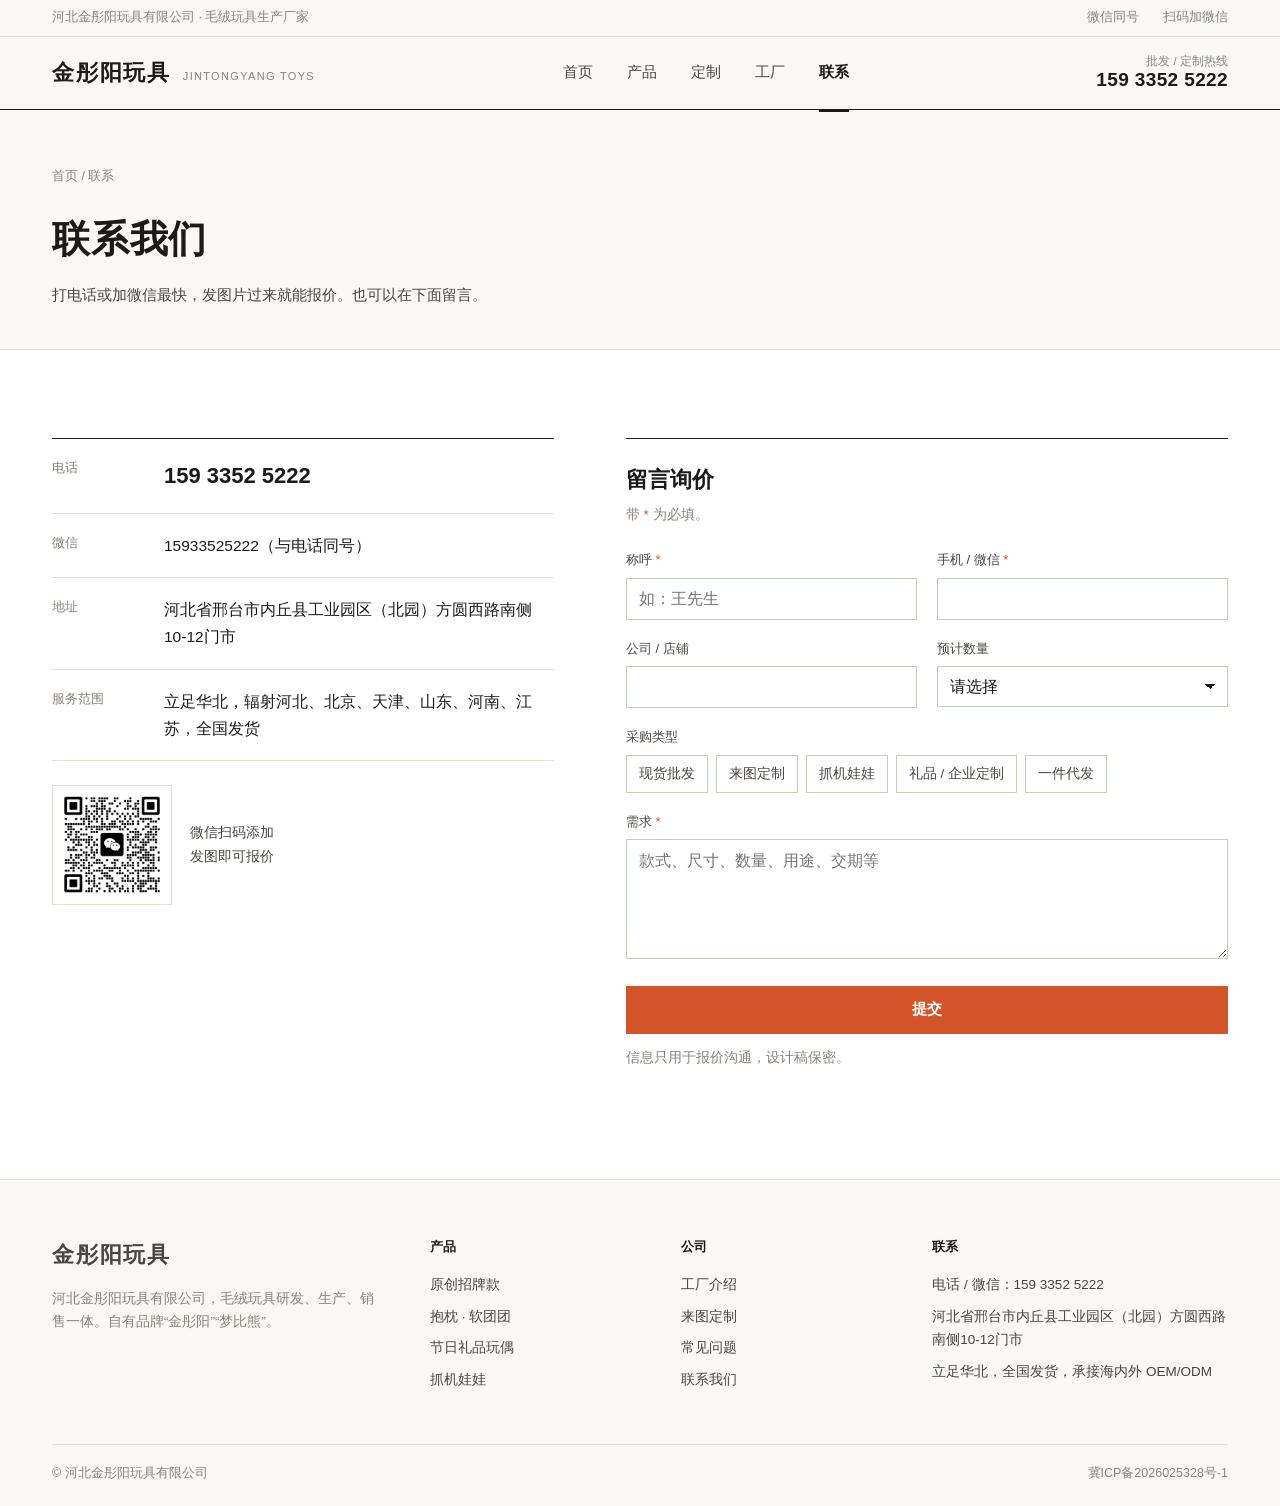
==== commit e3eb6e3c: "改为产品图册风格：去掉娃娃机和装饰元素 Assisted-by: Cindy (https://cindy.app)" ====
--- a/contact.html
+++ b/contact.html
@@ -4,109 +4,80 @@
 <meta charset="utf-8">
 <meta name="viewport" content="width=device-width, initial-scale=1, viewport-fit=cover">
 <title>联系我们_金彤阳玩具_毛绒玩具厂家电话15933525222</title>
-<meta name="description" content="联系河北金彤阳玩具有限公司：电话/微信 15933525222，地址：河北内丘工业园区（北园）方圆西路南侧10-12门市。欢迎来厂考察洽谈。">
+<meta name="description" content="联系河北金彤阳玩具有限公司：电话/微信 15933525222，地址：河北内丘工业园区（北园）方圆西路南侧10-12门市。">
 <meta name="keywords" content="金彤阳,毛绒玩具厂家,毛绒公仔,抓机娃娃,毛绒玩具定制,OEM/ODM毛绒玩具,抱枕靠垫,节日礼品玩偶,毛绒吉祥物,一件代发">
-<meta name="theme-color" content="#FFF8F1">
+<meta name="theme-color" content="#FAF8F4">
 <meta name="format-detection" content="telephone=yes">
 <link rel="canonical" href="https://jintongyang.com/contact.html">
 <link rel="icon" href="assets/img/favicon.svg" type="image/svg+xml">
-<link rel="stylesheet" href="assets/css/style.css">
-<link rel="stylesheet" href="assets/css/cn.css">
-<link rel="stylesheet" href="assets/css/craft.css">
-<link rel="stylesheet" href="assets/css/claw.css">
+<link rel="stylesheet" href="assets/css/catalog.css">
 </head>
-<body class="cn">
-<div class="topbar"><div class="container">
-  <div class="tb-left">河北金彤阳玩具 · 毛绒玩具源头工厂 · 支持全国供货</div>
-  <div class="tb-right"><a href="tel:15933525222">咨询热线 159 3352 5222</a><a href="#" data-wx>微信同号</a></div>
+<body>
+<div class="top"><div class="wrap">
+  <span>河北金彤阳玩具有限公司 · 毛绒玩具生产厂家</span>
+  <span class="r"><span>微信同号</span><a href="#" data-wx>扫码加微信</a></span>
 </div></div>
-<header class="nav" id="nav"><div class="container">
-  <a href="index.html" class="logo" aria-label="金彤阳玩具首页">
-    <span class="logo-mark">金</span>
-    <span class="logo-text"><strong>金彤阳玩具</strong><span>JINTONGYANG TOYS</span></span>
-  </a>
-  <nav class="menu" id="menu"><a href="index.html">首页</a><a href="products.html">产品中心</a><a href="index.html#custom">来图定制</a><a href="factory.html">工厂实力</a><a href="contact.html" class="active">联系我们</a><a href="contact.html" class="btn btn-primary">立即询价</a></nav>
-  <button class="burger" id="burger" aria-label="打开菜单"><span></span><span></span><span></span></button>
+<header class="hd" id="nav"><div class="wrap">
+  <a href="index.html" class="brand" aria-label="金彤阳玩具首页"><b>金彤阳玩具</b><span>JINTONGYANG TOYS</span></a>
+  <nav class="nav" id="menu"><a href="index.html">首页</a><a href="products.html">产品</a><a href="index.html#custom">定制</a><a href="factory.html">工厂</a><a href="contact.html" class="on">联系</a></nav>
+  <div class="hd-tel"><small>批发 / 定制热线</small><a href="tel:15933525222">159 3352 5222</a></div>
+  <button class="burger" id="burger" aria-label="菜单"><span></span><span></span><span></span></button>
 </div></header>
 <main>
-<section class="page-head"><div class="container">
-  <div class="crumbs"><a href="index.html">首页</a> / 联系我们</div>
-  <span class="eyebrow">联系我们</span>
-  <h1>聊聊您的需求。</h1>
-  <p class="lead">电话、微信都可以直接联系，或者留下需求，我们尽快回复您报价和方案。</p>
+<section class="ph"><div class="wrap">
+  <div class="crumb"><a href="index.html">首页</a> / 联系</div>
+  <h1>联系我们</h1>
+  <p>打电话或加微信最快，发图片过来就能报价。也可以在下面留言。</p>
 </div></section>
-<section style="padding-bottom:100px"><div class="container">
-  <div class="contact-grid">
-    <aside class="c-card reveal">
-      <h3>直接联系我们</h3>
-      <p>最快的方式：打电话或加微信，发图即可报价。</p>
-      <div class="c-item"><div class="ic"><svg viewBox="0 0 24 24" fill="none" stroke="currentColor" stroke-width="1.8" stroke-linecap="round" stroke-linejoin="round"><path d="M5 4h4l2 5-2.5 1.5a11 11 0 0 0 5 5L15 13l5 2v4a2 2 0 0 1-2 2A16 16 0 0 1 3 6a2 2 0 0 1 2-2"/></svg></div><div><small>咨询电话</small><a href="tel:15933525222">159 3352 5222</a></div></div>
-      <div class="c-item"><div class="ic"><svg viewBox="0 0 24 24" fill="currentColor"><path d="M9 3.5C4.9 3.5 1.5 6.3 1.5 9.8c0 2 1.1 3.8 2.9 5l-.7 2.2 2.6-1.4c.9.3 1.8.4 2.7.4h.4a5.6 5.6 0 0 1-.2-1.5c0-3.4 3.2-6.1 7.2-6.1h.4C16.1 5.6 12.9 3.5 9 3.5zM6.6 8.6a.9.9 0 1 1 0-1.8.9.9 0 0 1 0 1.8zm4.8 0a.9.9 0 1 1 0-1.8.9.9 0 0 1 0 1.8zM22.5 14.5c0-2.9-2.9-5.2-6.3-5.2s-6.3 2.3-6.3 5.2 2.9 5.2 6.3 5.2c.7 0 1.4-.1 2.1-.3l2.1 1.1-.6-1.8c1.6-1 2.7-2.5 2.7-4.2zm-8.4-.8a.8.8 0 1 1 0-1.6.8.8 0 0 1 0 1.6zm4.3 0a.8.8 0 1 1 0-1.6.8.8 0 0 1 0 1.6z"/></svg></div><div><small>微信（同号）</small><a href="#" data-wx>15933525222</a></div></div>
-      <div class="c-item"><div class="ic"><svg viewBox="0 0 24 24" fill="none" stroke="currentColor" stroke-width="1.8" stroke-linecap="round" stroke-linejoin="round"><path d="M12 21s-7-6.1-7-11.5A7 7 0 0 1 19 9.5C19 14.9 12 21 12 21z"/><circle cx="12" cy="9.5" r="2.5"/></svg></div><div><small>工厂地址</small><span>河北省邢台市内丘县工业园区（北园）方圆西路南侧10-12门市</span></div></div>
-      <div class="c-item"><div class="ic"><svg viewBox="0 0 24 24" fill="none" stroke="currentColor" stroke-width="1.8" stroke-linecap="round" stroke-linejoin="round"><circle cx="12" cy="12" r="9"/><path d="M3 12h18M12 3a14 14 0 0 1 0 18M12 3a14 14 0 0 0 0 18"/></svg></div><div><small>服务区域</small><span>立足华北，辐射河北、北京、天津、山东、河南、江苏等地，支持全国供货</span></div></div>
-      <div class="c-qr"><img src="assets/img/wechat-qr.jpg" alt="微信二维码"><span>扫码加微信<br><b>发图秒报价</b></span></div>
-    </aside>
-    <form class="form reveal" id="cnForm" novalidate>
-      <h3>留下您的采购需求</h3>
-      <p>带 <span style="color:var(--fox)">*</span> 为必填项，我们会尽快联系您。</p>
-      <div class="row2">
-        <div class="field"><label for="f-name">您的称呼 <i>*</i></label><input id="f-name" name="name" required placeholder="如：王先生"></div>
-        <div class="field"><label for="f-phone">手机 / 微信 <i>*</i></label><input id="f-phone" name="phone" type="tel" required></div>
-      </div>
-      <div class="row2">
-        <div class="field"><label for="f-company">公司 / 店铺名称</label><input id="f-company" name="company"></div>
-        <div class="field"><label for="f-qty">预计数量</label>
-          <select id="f-qty" name="quantity"><option value="">请选择</option><option>500 个以内</option><option>500 – 2000 个</option><option>2000 – 10000 个</option><option>10000 个以上</option><option>一件代发</option></select></div>
-      </div>
-      <div class="field"><label>采购类型</label><div class="chips"><label><input type="checkbox" name="interest" value="现货批发"><span>现货批发</span></label><label><input type="checkbox" name="interest" value="来图定制"><span>来图定制</span></label><label><input type="checkbox" name="interest" value="抓机娃娃"><span>抓机娃娃</span></label><label><input type="checkbox" name="interest" value="礼品 / 企业定制"><span>礼品 / 企业定制</span></label><label><input type="checkbox" name="interest" value="一件代发"><span>一件代发</span></label></div></div>
-      <div class="field"><label for="f-msg">需求描述 <i>*</i></label><textarea id="f-msg" name="message" required placeholder="款式、尺寸、数量、用途、期望交期等"></textarea></div>
-      <button class="btn btn-primary" type="submit">提交需求 <svg viewBox="0 0 24 24" fill="none" stroke="currentColor" stroke-width="2" stroke-linecap="round" stroke-linejoin="round"><path d="M5 12h14M13 6l6 6-6 6"/></svg></button>
-      <div class="form-ok" id="formOk">需求内容已整理好并复制，请在打开的短信里发送，或直接粘贴发到微信 15933525222，我们会尽快回复。</div>
-      <p class="form-note">您的信息仅用于报价沟通，设计稿严格保密。</p>
-    </form>
+<section class="sec white"><div class="wrap ct">
+  <div class="info">
+    <ul>
+      <li><small>电话</small><a class="big" href="tel:15933525222">159 3352 5222</a></li>
+      <li><small>微信</small><a href="#" data-wx>15933525222（与电话同号）</a></li>
+      <li><small>地址</small><span>河北省邢台市内丘县工业园区（北园）方圆西路南侧10-12门市</span></li>
+      <li><small>服务范围</small><span>立足华北，辐射河北、北京、天津、山东、河南、江苏，全国发货</span></li>
+    </ul>
+    <div class="qrrow"><img src="assets/img/wechat-qr.jpg" alt="微信二维码"><span>微信扫码添加<br>发图即可报价</span></div>
   </div>
+  <form class="form" id="cnForm" novalidate>
+    <h2>留言询价</h2>
+    <p>带 <span style="color:var(--accent)">*</span> 为必填。</p>
+    <div class="f2">
+      <div class="fld"><label for="f-name">称呼 <i>*</i></label><input id="f-name" name="name" required placeholder="如：王先生"></div>
+      <div class="fld"><label for="f-phone">手机 / 微信 <i>*</i></label><input id="f-phone" name="phone" type="tel" required></div>
+      <div class="fld"><label for="f-company">公司 / 店铺</label><input id="f-company" name="company"></div>
+      <div class="fld"><label for="f-qty">预计数量</label><select id="f-qty" name="quantity"><option value="">请选择</option><option>500 个以内</option><option>500 – 2000 个</option><option>2000 – 10000 个</option><option>10000 个以上</option><option>一件代发</option></select></div>
+    </div>
+    <div class="fld"><label>采购类型</label><div class="chk"><label><input type="checkbox" name="interest" value="现货批发"><span>现货批发</span></label><label><input type="checkbox" name="interest" value="来图定制"><span>来图定制</span></label><label><input type="checkbox" name="interest" value="抓机娃娃"><span>抓机娃娃</span></label><label><input type="checkbox" name="interest" value="礼品 / 企业定制"><span>礼品 / 企业定制</span></label><label><input type="checkbox" name="interest" value="一件代发"><span>一件代发</span></label></div></div>
+    <div class="fld"><label for="f-msg">需求 <i>*</i></label><textarea id="f-msg" name="message" required placeholder="款式、尺寸、数量、用途、交期等"></textarea></div>
+    <button class="btn btn-accent" type="submit">提交</button>
+    <div class="form-ok" id="formOk">内容已整理并复制。请在打开的短信里发送，或粘贴到微信发给 15933525222。</div>
+    <p class="form-note">信息只用于报价沟通，设计稿保密。</p>
+  </form>
 </div></section>
 </main>
-<footer class="footer"><div class="container">
-  <div class="f-grid">
-    <div>
-      <a href="index.html" class="logo"><span class="logo-mark">金</span><span class="logo-text"><strong>金彤阳玩具</strong><span>JINTONGYANG TOYS</span></span></a>
-      <p>河北金彤阳玩具有限公司，集原创研发、设计、生产、销售于一体的毛绒玩具源头工厂，旗下拥有“金彤阳”“梦比熊”两大自主品牌。</p>
-      <div class="f-qr"><img src="assets/img/wechat-qr.jpg" alt="金彤阳玩具微信二维码" loading="lazy"><span>扫码加微信<br>获取最新款式与报价</span></div>
-    </div>
-    <div><h5>产品中心</h5><ul><li><a href="products.html#signature">原创招牌款</a></li><li><a href="products.html#hug">抱枕 · 软团团</a></li><li><a href="products.html#gift">节日礼品玩偶</a></li><li><a href="products.html#claw">抓机娃娃</a></li></ul></div>
-    <div><h5>了解我们</h5><ul>
-      <li><a href="factory.html">工厂实力</a></li>
-      <li><a href="index.html#custom">来图定制</a></li>
-      <li><a href="index.html#faq">常见问题</a></li>
-      <li><a href="contact.html">联系我们</a></li></ul></div>
-    <div><h5>联系方式</h5><ul>
-      <li><a href="tel:15933525222">电话：159 3352 5222</a></li>
-      <li><a href="#" data-wx>微信：15933525222（同号）</a></li>
-      <li>地址：河北省邢台市内丘县工业园区（北园）方圆西路南侧10-12门市</li>
-      <li>服务区域：立足华北，全国供货，承接海内外 OEM/ODM</li></ul></div>
+<footer class="ft"><div class="wrap">
+  <div class="g">
+    <div><a href="index.html" class="brand"><b>金彤阳玩具</b></a>
+      <p class="about">河北金彤阳玩具有限公司，毛绒玩具研发、生产、销售一体。自有品牌“金彤阳”“梦比熊”。</p></div>
+    <div><h5>产品</h5><ul><li><a href="products.html#signature">原创招牌款</a></li><li><a href="products.html#hug">抱枕 · 软团团</a></li><li><a href="products.html#gift">节日礼品玩偶</a></li><li><a href="products.html#claw">抓机娃娃</a></li></ul></div>
+    <div><h5>公司</h5><ul><li><a href="factory.html">工厂介绍</a></li><li><a href="index.html#custom">来图定制</a></li><li><a href="index.html#faq">常见问题</a></li><li><a href="contact.html">联系我们</a></li></ul></div>
+    <div><h5>联系</h5><ul><li>电话 / 微信：<a href="tel:15933525222">159 3352 5222</a></li><li>河北省邢台市内丘县工业园区（北园）方圆西路南侧10-12门市</li><li>立足华北，全国发货，承接海内外 OEM/ODM</li></ul></div>
   </div>
-  <div class="f-bottom"><span>Copyright © 河北金彤阳玩具有限公司 版权所有</span><a href="https://beian.miit.gov.cn/" target="_blank" rel="noopener">冀ICP备2026025328号-1</a></div>
+  <div class="bt"><span>© 河北金彤阳玩具有限公司</span><a href="https://beian.miit.gov.cn/" target="_blank" rel="noopener">冀ICP备2026025328号-1</a></div>
 </div></footer>
-
-<div class="side-contact" aria-label="快捷联系">
-  <a href="tel:15933525222" title="电话咨询"><svg viewBox="0 0 24 24" fill="none" stroke="currentColor" stroke-width="1.8" stroke-linecap="round" stroke-linejoin="round"><path d="M5 4h4l2 5-2.5 1.5a11 11 0 0 0 5 5L15 13l5 2v4a2 2 0 0 1-2 2A16 16 0 0 1 3 6a2 2 0 0 1 2-2"/></svg><span>电话</span></a>
-  <a href="#" data-wx title="微信咨询"><svg viewBox="0 0 24 24" fill="currentColor"><path d="M9 3.5C4.9 3.5 1.5 6.3 1.5 9.8c0 2 1.1 3.8 2.9 5l-.7 2.2 2.6-1.4c.9.3 1.8.4 2.7.4h.4a5.6 5.6 0 0 1-.2-1.5c0-3.4 3.2-6.1 7.2-6.1h.4C16.1 5.6 12.9 3.5 9 3.5zM6.6 8.6a.9.9 0 1 1 0-1.8.9.9 0 0 1 0 1.8zm4.8 0a.9.9 0 1 1 0-1.8.9.9 0 0 1 0 1.8zM22.5 14.5c0-2.9-2.9-5.2-6.3-5.2s-6.3 2.3-6.3 5.2 2.9 5.2 6.3 5.2c.7 0 1.4-.1 2.1-.3l2.1 1.1-.6-1.8c1.6-1 2.7-2.5 2.7-4.2zm-8.4-.8a.8.8 0 1 1 0-1.6.8.8 0 0 1 0 1.6zm4.3 0a.8.8 0 1 1 0-1.6.8.8 0 0 1 0 1.6z"/></svg><span>微信</span></a>
-  <a href="contact.html" title="在线询价"><svg viewBox="0 0 24 24" fill="none" stroke="currentColor" stroke-width="1.8" stroke-linecap="round" stroke-linejoin="round"><rect x="3" y="5" width="18" height="14" rx="2.5"/><path d="m4 7 8 6 8-6"/></svg><span>询价</span></a>
-</div>
-<nav class="mbar" aria-label="底部快捷联系">
-  <a href="tel:15933525222"><svg viewBox="0 0 24 24" fill="none" stroke="currentColor" stroke-width="1.8" stroke-linecap="round" stroke-linejoin="round"><path d="M5 4h4l2 5-2.5 1.5a11 11 0 0 0 5 5L15 13l5 2v4a2 2 0 0 1-2 2A16 16 0 0 1 3 6a2 2 0 0 1 2-2"/></svg><span>打电话</span></a>
-  <a href="#" data-wx><svg viewBox="0 0 24 24" fill="currentColor"><path d="M9 3.5C4.9 3.5 1.5 6.3 1.5 9.8c0 2 1.1 3.8 2.9 5l-.7 2.2 2.6-1.4c.9.3 1.8.4 2.7.4h.4a5.6 5.6 0 0 1-.2-1.5c0-3.4 3.2-6.1 7.2-6.1h.4C16.1 5.6 12.9 3.5 9 3.5zM6.6 8.6a.9.9 0 1 1 0-1.8.9.9 0 0 1 0 1.8zm4.8 0a.9.9 0 1 1 0-1.8.9.9 0 0 1 0 1.8zM22.5 14.5c0-2.9-2.9-5.2-6.3-5.2s-6.3 2.3-6.3 5.2 2.9 5.2 6.3 5.2c.7 0 1.4-.1 2.1-.3l2.1 1.1-.6-1.8c1.6-1 2.7-2.5 2.7-4.2zm-8.4-.8a.8.8 0 1 1 0-1.6.8.8 0 0 1 0 1.6zm4.3 0a.8.8 0 1 1 0-1.6.8.8 0 0 1 0 1.6z"/></svg><span>加微信</span></a>
-  <a href="contact.html" class="hot"><svg viewBox="0 0 24 24" fill="none" stroke="currentColor" stroke-width="1.8" stroke-linecap="round" stroke-linejoin="round"><rect x="3" y="5" width="18" height="14" rx="2.5"/><path d="m4 7 8 6 8-6"/></svg><span>立即询价</span></a>
+<nav class="mbar" aria-label="快捷联系">
+  <a href="tel:15933525222"><svg viewBox="0 0 24 24" fill="none" stroke="currentColor" stroke-width="1.8" stroke-linecap="round" stroke-linejoin="round"><path d="M5 4h4l2 5-2.5 1.5a11 11 0 0 0 5 5L15 13l5 2v4a2 2 0 0 1-2 2A16 16 0 0 1 3 6a2 2 0 0 1 2-2"/></svg>电话</a>
+  <a href="#" data-wx><svg viewBox="0 0 24 24" fill="currentColor"><path d="M9 3.5C4.9 3.5 1.5 6.3 1.5 9.8c0 2 1.1 3.8 2.9 5l-.7 2.2 2.6-1.4c.9.3 1.8.4 2.7.4h.4a5.6 5.6 0 0 1-.2-1.5c0-3.4 3.2-6.1 7.2-6.1h.4C16.1 5.6 12.9 3.5 9 3.5zM6.6 8.6a.9.9 0 1 1 0-1.8.9.9 0 0 1 0 1.8zm4.8 0a.9.9 0 1 1 0-1.8.9.9 0 0 1 0 1.8zM22.5 14.5c0-2.9-2.9-5.2-6.3-5.2s-6.3 2.3-6.3 5.2 2.9 5.2 6.3 5.2c.7 0 1.4-.1 2.1-.3l2.1 1.1-.6-1.8c1.6-1 2.7-2.5 2.7-4.2zm-8.4-.8a.8.8 0 1 1 0-1.6.8.8 0 0 1 0 1.6zm4.3 0a.8.8 0 1 1 0-1.6.8.8 0 0 1 0 1.6z"/></svg>微信</a>
+  <a href="contact.html" class="hot">在线询价</a>
 </nav>
 <div class="wx-modal" id="wxModal" role="dialog" aria-modal="true" aria-label="微信咨询">
   <div class="wx-card">
     <button class="wx-close" aria-label="关闭">×</button>
-    <div class="wx-ic"><svg viewBox="0 0 24 24" fill="currentColor"><path d="M9 3.5C4.9 3.5 1.5 6.3 1.5 9.8c0 2 1.1 3.8 2.9 5l-.7 2.2 2.6-1.4c.9.3 1.8.4 2.7.4h.4a5.6 5.6 0 0 1-.2-1.5c0-3.4 3.2-6.1 7.2-6.1h.4C16.1 5.6 12.9 3.5 9 3.5zM6.6 8.6a.9.9 0 1 1 0-1.8.9.9 0 0 1 0 1.8zm4.8 0a.9.9 0 1 1 0-1.8.9.9 0 0 1 0 1.8zM22.5 14.5c0-2.9-2.9-5.2-6.3-5.2s-6.3 2.3-6.3 5.2 2.9 5.2 6.3 5.2c.7 0 1.4-.1 2.1-.3l2.1 1.1-.6-1.8c1.6-1 2.7-2.5 2.7-4.2zm-8.4-.8a.8.8 0 1 1 0-1.6.8.8 0 0 1 0 1.6zm4.3 0a.8.8 0 1 1 0-1.6.8.8 0 0 1 0 1.6z"/></svg></div>
-    <h3>微信扫码咨询</h3>
-    <p>手机上可长按二维码识别，或复制微信号添加</p>
+    <h3>微信咨询</h3>
+    <p>长按或扫码识别二维码，也可复制微信号</p>
     <img src="assets/img/wechat-qr.jpg" alt="金彤阳玩具微信二维码">
-    <div class="wx-id"><span>微信号：<b>15933525222</b></span><button type="button" data-copy="15933525222">复制</button></div>
+    <div class="wx-id"><span>微信号 <b>15933525222</b></span><button type="button" data-copy="15933525222">复制</button></div>
   </div>
 </div>
 <script>window.SITE_CONTACT={tel:"15933525222"};</script>
--- a/assets/css/catalog.css
+++ b/assets/css/catalog.css
@@ -0,0 +1,338 @@
+/* 金彤阳玩具 · 国内站 —— 产品图册风格 */
+:root{
+  --paper:#FAF8F4;
+  --white:#FFFFFF;
+  --ink:#1D1B19;
+  --ink-2:#4A4541;
+  --mute:#8A837C;
+  --line:#E3DED6;
+  --line-2:#CFC8BE;
+  --accent:#D4542A;
+  --max:1240px;
+  --sans:-apple-system,BlinkMacSystemFont,"PingFang SC","Hiragino Sans GB","Noto Sans SC","Microsoft YaHei","Helvetica Neue",Arial,sans-serif;
+  --num:"Helvetica Neue",Helvetica,Arial,var(--sans);
+}
+*{box-sizing:border-box;margin:0;padding:0}
+html{-webkit-text-size-adjust:100%}
+body{font-family:var(--sans);background:var(--paper);color:var(--ink);font-size:15px;line-height:1.75;-webkit-font-smoothing:antialiased}
+img{display:block;max-width:100%}
+a{color:inherit;text-decoration:none}
+ul,ol{list-style:none}
+button{font-family:inherit}
+.wrap{max-width:var(--max);margin:0 auto;padding:0 32px}
+.num{font-family:var(--num);font-variant-numeric:tabular-nums}
+
+/* ---------- top & header ---------- */
+.top{border-bottom:1px solid var(--line);font-size:12.5px;color:var(--mute)}
+.top .wrap{display:flex;justify-content:space-between;height:36px;align-items:center;gap:20px}
+.top a:hover{color:var(--ink)}
+.top .r{display:flex;gap:24px}
+.hd{background:var(--paper);border-bottom:1px solid var(--ink);position:sticky;top:0;z-index:50}
+.hd .wrap{display:flex;align-items:center;justify-content:space-between;height:72px;gap:30px}
+.brand{display:flex;align-items:baseline;gap:12px}
+.brand b{font-size:22px;font-weight:700;letter-spacing:.08em}
+.brand span{font-size:11px;color:var(--mute);letter-spacing:.12em}
+.nav{display:flex;align-items:center;gap:34px;font-size:15px}
+.nav a{color:var(--ink-2);padding:24px 0;border-bottom:2px solid transparent;margin-bottom:-1px}
+.nav a:hover{color:var(--ink)}
+.nav a.on{color:var(--ink);border-bottom-color:var(--ink);font-weight:600}
+.hd-tel{display:flex;flex-direction:column;align-items:flex-end;line-height:1.25}
+.hd-tel small{font-size:11.5px;color:var(--mute)}
+.hd-tel a{font-family:var(--num);font-size:19px;font-weight:700;letter-spacing:.02em}
+.burger{display:none;background:none;border:0;width:40px;height:40px;cursor:pointer}
+.burger span{display:block;width:20px;height:1.5px;background:var(--ink);margin:5px auto;transition:.2s}
+
+/* ---------- buttons ---------- */
+.btn{display:inline-flex;align-items:center;justify-content:center;gap:8px;height:48px;padding:0 24px;font-size:15px;font-weight:600;border:1px solid var(--ink);cursor:pointer;transition:background .15s,color .15s;white-space:nowrap}
+.btn-dark{background:var(--ink);color:#fff}
+.btn-dark:hover{background:#000}
+.btn-line{background:transparent;color:var(--ink)}
+.btn-line:hover{background:var(--ink);color:#fff}
+.btn-accent{background:var(--accent);border-color:var(--accent);color:#fff}
+.btn-accent:hover{background:#B9461F}
+.btn svg{width:17px;height:17px}
+.more{font-size:14px;color:var(--ink);border-bottom:1px solid var(--ink);padding-bottom:1px;white-space:nowrap}
+.more:hover{color:var(--accent);border-color:var(--accent)}
+
+/* ---------- section scaffold ---------- */
+.sec{padding:88px 0;border-bottom:1px solid var(--line)}
+.sec.white{background:var(--white)}
+.sec-hd{display:grid;grid-template-columns:120px 1fr auto;align-items:end;gap:24px;padding-bottom:22px;margin-bottom:40px;border-bottom:1px solid var(--ink)}
+.sec-hd .idx{align-self:start;padding-top:12px;font-family:var(--num);font-size:13px;color:var(--accent);font-weight:600;letter-spacing:.06em}
+.sec-hd h2{font-size:30px;font-weight:700;line-height:1.3;letter-spacing:.02em}
+.sec-hd p{font-size:14.5px;color:var(--mute);margin-top:6px;max-width:620px}
+
+/* ---------- hero ---------- */
+.hero{border-bottom:1px solid var(--line)}
+.hero .hero-grid{display:grid;grid-template-columns:1fr 1.08fr;gap:56px;padding-top:64px;padding-bottom:64px;align-items:center}
+.hero .kicker{font-size:13px;color:var(--mute);letter-spacing:.06em;margin-bottom:22px}
+.hero .kicker b{color:var(--accent);font-weight:600}
+.hero h1{font-size:46px;line-height:1.28;font-weight:700;letter-spacing:.01em;margin-bottom:22px}
+.hero p.lead{font-size:16px;color:var(--ink-2);max-width:500px;margin-bottom:34px}
+.hero .acts{display:flex;gap:12px;flex-wrap:wrap}
+.hero-img{position:relative}
+.hero-img img{width:100%;aspect-ratio:4/3;object-fit:cover}
+.hero-img figcaption{font-size:12.5px;color:var(--mute);margin-top:10px;display:flex;justify-content:space-between}
+.facts{display:grid;grid-template-columns:repeat(4,1fr);border-top:1px solid var(--line)}
+.facts div{padding:26px 0 28px 0;border-right:1px solid var(--line);padding-left:28px}
+.facts div:first-child{padding-left:0}
+.facts div:last-child{border-right:0}
+.facts b{display:block;font-family:var(--num);font-size:34px;font-weight:600;line-height:1.1;letter-spacing:-.01em}
+.facts b small{font-size:15px;font-weight:500;margin-left:3px;font-family:var(--sans)}
+.facts span{font-size:13px;color:var(--mute)}
+
+/* ---------- categories ---------- */
+.cats{display:grid;grid-template-columns:repeat(4,1fr);gap:24px}
+.cat{display:block}
+.cat .im{aspect-ratio:1/1;overflow:hidden;background:#EEE9E2}
+.cat img{width:100%;height:100%;object-fit:cover;transition:transform .5s}
+.cat:hover img{transform:scale(1.03)}
+.cat .tx{display:flex;justify-content:space-between;align-items:baseline;padding:14px 0 4px;border-bottom:1px solid var(--line)}
+.cat h3{font-size:17px;font-weight:600}
+.cat .c{font-family:var(--num);font-size:13px;color:var(--mute)}
+.cat p{font-size:13.5px;color:var(--mute);padding-top:8px}
+
+/* ---------- catalog grid ---------- */
+.catalog{display:grid;grid-template-columns:repeat(4,1fr);border-top:1px solid var(--line-2);border-left:1px solid var(--line-2)}
+.item{border-right:1px solid var(--line-2);border-bottom:1px solid var(--line-2);background:var(--white);display:flex;flex-direction:column}
+.item .im{position:relative;aspect-ratio:1/1;overflow:hidden;background:#EEE9E2}
+.item .im img{width:100%;height:100%;object-fit:cover;transition:opacity .35s}
+.item .im img.alt{position:absolute;inset:0;opacity:0}
+.item:hover .im img.alt{opacity:1}
+.item .code{position:absolute;left:0;top:0;background:var(--white);font-family:var(--num);font-size:11.5px;letter-spacing:.06em;padding:4px 9px;color:var(--ink-2)}
+.item .flag{position:absolute;right:0;top:0;background:var(--accent);color:#fff;font-size:11.5px;padding:4px 9px;font-weight:600}
+.item .bd{padding:16px 18px 18px;display:flex;flex-direction:column;flex:1}
+.item h3{font-size:16.5px;font-weight:600;margin-bottom:4px}
+.item p{font-size:13px;color:var(--mute);line-height:1.65;flex:1;margin-bottom:12px}
+.item dl{display:grid;grid-template-columns:auto 1fr;gap:2px 12px;font-size:12.5px;border-top:1px dashed var(--line-2);padding-top:10px;margin-bottom:12px}
+.item dt{color:var(--mute)}
+.item dd{font-family:var(--num);color:var(--ink)}
+.item .q{font-size:13.5px;font-weight:600;color:var(--accent);align-self:flex-start}
+.item .q:hover{text-decoration:underline}
+.item.hide{display:none}
+
+/* tabs (product filter) */
+.tabs{display:flex;gap:28px;border-bottom:1px solid var(--line);margin-bottom:28px;overflow-x:auto;scrollbar-width:none}
+.tabs::-webkit-scrollbar{display:none}
+.tabs button{background:none;border:0;border-bottom:2px solid transparent;margin-bottom:-1px;padding:12px 0;font-size:15px;color:var(--mute);cursor:pointer;white-space:nowrap}
+.tabs button:hover{color:var(--ink)}
+.tabs button.on{color:var(--ink);border-bottom-color:var(--ink);font-weight:600}
+
+/* ---------- clients (text list) ---------- */
+.rows{display:grid;grid-template-columns:1fr 1fr;column-gap:56px}
+.rows li{display:grid;grid-template-columns:180px 1fr;gap:20px;padding:20px 0;border-bottom:1px solid var(--line)}
+.rows li b{font-size:16px;font-weight:600}
+.rows li span{color:var(--ink-2);font-size:14.5px}
+
+/* ---------- custom ---------- */
+.split{display:grid;grid-template-columns:1fr 1fr;gap:64px;align-items:start}
+.steps{counter-reset:s;border-top:1px solid var(--line)}
+.steps li{counter-increment:s;display:grid;grid-template-columns:56px 110px 1fr;gap:12px;padding:16px 0;border-bottom:1px solid var(--line);align-items:baseline}
+.steps li::before{content:counter(s,decimal-leading-zero);font-family:var(--num);font-size:13px;color:var(--accent);font-weight:600}
+.steps b{font-size:15.5px;font-weight:600}
+.steps span{font-size:14px;color:var(--ink-2)}
+.spec{width:100%;border-collapse:collapse;font-size:14px;margin-top:36px}
+.spec caption{text-align:left;font-size:13px;color:var(--mute);padding-bottom:10px}
+.spec th,.spec td{border-top:1px solid var(--line);padding:11px 0;text-align:left;vertical-align:top}
+.spec tr:last-child th,.spec tr:last-child td{border-bottom:1px solid var(--line)}
+.spec th{width:96px;font-weight:600}
+.spec td{color:var(--ink-2)}
+.split figure img{width:100%;aspect-ratio:4/5;object-fit:cover}
+.split figcaption,.cap{font-size:12.5px;color:var(--mute);margin-top:10px}
+
+/* ---------- factory ---------- */
+.mosaic{display:grid;grid-template-columns:2fr 1fr 1fr;grid-template-rows:240px 240px;gap:6px}
+.mosaic figure{position:relative;overflow:hidden;background:#ddd}
+.mosaic figure:first-child{grid-row:span 2}
+.mosaic img{width:100%;height:100%;object-fit:cover}
+.mosaic figcaption{position:absolute;left:0;bottom:0;background:var(--white);font-size:12px;padding:4px 10px;color:var(--ink-2)}
+.equip{display:grid;grid-template-columns:repeat(4,1fr);margin-top:40px;border-top:1px solid var(--ink)}
+.equip div{padding:22px 0 0;border-right:1px solid var(--line);padding-left:24px}
+.equip div:first-child{padding-left:0}
+.equip div:last-child{border-right:0}
+.equip b{font-family:var(--num);font-size:30px;font-weight:600;line-height:1.1}
+.equip b small{font-size:14px;font-family:var(--sans);font-weight:500;margin-left:3px}
+.equip span{display:block;font-size:13px;color:var(--mute);margin-top:4px}
+.qa-list{margin-top:56px;display:grid;grid-template-columns:repeat(4,1fr);gap:28px}
+.qa-list li{border-top:2px solid var(--ink);padding-top:14px}
+.qa-list b{display:block;font-size:15px;margin-bottom:6px}
+.qa-list span{font-size:13.5px;color:var(--ink-2)}
+
+/* ---------- faq ---------- */
+.faq{border-top:1px solid var(--line)}
+.faq details{border-bottom:1px solid var(--line)}
+.faq summary{list-style:none;cursor:pointer;display:grid;grid-template-columns:56px 1fr 24px;gap:12px;padding:20px 0;font-size:16px;font-weight:600;align-items:baseline}
+.faq summary::-webkit-details-marker{display:none}
+.faq summary i{font-style:normal;font-family:var(--num);font-size:13px;color:var(--accent)}
+.faq summary::after{content:"+";font-weight:300;font-size:22px;line-height:1;color:var(--mute);text-align:right}
+.faq details[open] summary::after{content:"–"}
+.faq details p{padding:0 36px 22px 68px;color:var(--ink-2);font-size:14.5px;max-width:860px}
+
+/* ---------- contact band ---------- */
+.band{background:var(--ink);color:#EDE8E2}
+.band .wrap{display:grid;grid-template-columns:1.3fr 1fr 1fr auto;gap:40px;padding-top:56px;padding-bottom:56px;align-items:start}
+.band h2{font-size:26px;font-weight:700;color:#fff;line-height:1.4}
+.band p{font-size:14px;color:#A39B93;margin-top:10px}
+.band small{display:block;font-size:12px;color:#A39B93;margin-bottom:6px;letter-spacing:.06em}
+.band .big{font-family:var(--num);font-size:24px;font-weight:600;color:#fff}
+.band .big:hover{color:#F0A27F}
+.band .qr{width:112px;background:#fff;padding:6px}
+.band .qr + span{display:block;font-size:12px;color:#A39B93;margin-top:8px;text-align:center}
+
+/* ---------- page head ---------- */
+.ph{border-bottom:1px solid var(--line);padding:56px 0 40px}
+.ph .crumb{font-size:12.5px;color:var(--mute);margin-bottom:18px}
+.ph .crumb a:hover{color:var(--ink)}
+.ph h1{font-size:38px;font-weight:700;letter-spacing:.02em;margin-bottom:10px}
+.ph p{color:var(--ink-2);max-width:680px}
+
+/* ---------- about ---------- */
+.prose p{font-size:15.5px;color:var(--ink-2);margin-bottom:16px}
+.prose p:first-child::first-letter{font-size:inherit}
+.cols3{display:grid;grid-template-columns:repeat(3,1fr);gap:40px}
+.cols3 h3{font-size:17px;font-weight:600;padding-bottom:12px;border-bottom:2px solid var(--ink);margin-bottom:8px}
+.cols3 li{font-size:14px;color:var(--ink-2);padding:8px 0;border-bottom:1px solid var(--line)}
+.lic{display:grid;grid-template-columns:300px 1fr;gap:48px;align-items:center}
+.lic img{border:1px solid var(--line)}
+
+/* ---------- contact page ---------- */
+.ct{display:grid;grid-template-columns:1fr 1.2fr;gap:72px;align-items:start}
+.info li{display:grid;grid-template-columns:96px 1fr;gap:16px;padding:18px 0;border-bottom:1px solid var(--line)}
+.info li:first-child{border-top:1px solid var(--ink)}
+.info small{font-size:13px;color:var(--mute)}
+.info a,.info span{font-size:15.5px}
+.info a.big{font-family:var(--num);font-size:22px;font-weight:700}
+.info .qrrow{display:flex;gap:18px;align-items:center;margin-top:24px}
+.info .qrrow img{width:120px;border:1px solid var(--line);padding:6px;background:#fff}
+.info .qrrow span{font-size:13.5px;color:var(--ink-2)}
+.form{border-top:1px solid var(--ink);padding-top:22px}
+.form h2{font-size:22px;font-weight:700;margin-bottom:4px}
+.form > p{font-size:13.5px;color:var(--mute);margin-bottom:22px}
+.f2{display:grid;grid-template-columns:1fr 1fr;gap:0 20px}
+.fld{margin-bottom:18px}
+.fld label{display:block;font-size:13px;color:var(--ink-2);margin-bottom:6px}
+.fld label i{color:var(--accent);font-style:normal}
+.fld input,.fld select,.fld textarea{width:100%;border:1px solid var(--line-2);background:var(--white);padding:11px 12px;font-size:16px;font-family:inherit;color:var(--ink);border-radius:0;-webkit-appearance:none;appearance:none}
+.fld select{background-image:linear-gradient(45deg,transparent 50%,var(--ink) 50%),linear-gradient(135deg,var(--ink) 50%,transparent 50%);background-position:calc(100% - 17px) 50%,calc(100% - 12px) 50%;background-size:5px 5px;background-repeat:no-repeat}
+.fld textarea{min-height:120px;resize:vertical}
+.fld input:focus,.fld select:focus,.fld textarea:focus{outline:0;border-color:var(--ink)}
+.chk{display:flex;flex-wrap:wrap;gap:8px}
+.chk label{margin:0;cursor:pointer}
+.chk input{display:none}
+.chk span{display:inline-block;border:1px solid var(--line-2);padding:6px 12px;font-size:13.5px;background:var(--white)}
+.chk input:checked + span{background:var(--ink);color:#fff;border-color:var(--ink)}
+.form .btn{width:100%}
+.form-ok{display:none;margin-top:14px;padding:12px 14px;border:1px solid var(--ink);font-size:13.5px;background:var(--white)}
+.form-note{font-size:12.5px;color:var(--mute);margin-top:12px}
+
+/* ---------- footer ---------- */
+.ft{padding:56px 0 0;font-size:13.5px;color:var(--ink-2)}
+.ft .g{display:grid;grid-template-columns:1.6fr 1fr 1fr 1.4fr;gap:40px;padding-bottom:44px}
+.ft h5{font-size:13px;font-weight:600;color:var(--ink);margin-bottom:14px}
+.ft li{margin-bottom:8px}
+.ft a:hover{color:var(--accent)}
+.ft .about{max-width:330px;color:var(--mute);margin-top:12px}
+.ft .bt{border-top:1px solid var(--line);padding:18px 0 22px;display:flex;justify-content:space-between;gap:16px;flex-wrap:wrap;font-size:12.5px;color:var(--mute)}
+
+/* ---------- wechat modal & toast ---------- */
+.wx-modal{position:fixed;inset:0;z-index:100;background:rgba(20,18,16,.55);display:none;align-items:center;justify-content:center;padding:24px}
+.wx-modal.open{display:flex}
+.wx-card{background:var(--white);width:100%;max-width:320px;padding:28px 26px 24px;text-align:center;position:relative;border-top:3px solid var(--ink)}
+.wx-close{position:absolute;right:8px;top:6px;border:0;background:none;font-size:26px;color:var(--mute);cursor:pointer;width:36px;height:36px}
+.wx-ic{display:none}
+.wx-card h3{font-size:18px;font-weight:700;margin-bottom:4px}
+.wx-card p{font-size:13px;color:var(--mute);margin-bottom:16px}
+.wx-card img{width:190px;height:190px;margin:0 auto 16px;border:1px solid var(--line);padding:6px}
+.wx-id{display:flex;align-items:center;justify-content:space-between;border:1px solid var(--line-2);padding:8px 8px 8px 12px;font-size:14px}
+.wx-id b{font-family:var(--num)}
+.wx-id button{border:0;background:var(--ink);color:#fff;padding:7px 14px;font-size:13px;cursor:pointer}
+.toast{position:fixed;left:50%;bottom:96px;transform:translateX(-50%);background:var(--ink);color:#fff;padding:9px 16px;font-size:13.5px;z-index:120;opacity:0;transition:.25s;pointer-events:none}
+.toast.show{opacity:1}
+
+/* ---------- mobile bar ---------- */
+.mbar{display:none}
+
+/* ---------- responsive ---------- */
+@media (max-width:1080px){
+  .catalog{grid-template-columns:repeat(3,1fr)}
+  .hd-tel{display:none}
+}
+@media (max-width:900px){
+  .wrap{padding:0 20px}
+  .top{display:none}
+  .hd .wrap{height:60px}
+  .brand span{display:none}
+  .nav{position:fixed;left:0;right:0;top:60px;background:var(--paper);flex-direction:column;align-items:stretch;gap:0;padding:0 20px 16px;border-bottom:1px solid var(--ink);transform:translateY(-120%);transition:transform .25s;z-index:-1}
+  .nav.open{transform:none}
+  .nav a{padding:14px 0;border-bottom:1px solid var(--line);margin:0;font-size:16px}
+  .nav a.on{border-bottom-color:var(--line)}
+  .burger{display:block}
+  .burger.x span:nth-child(1){transform:translateY(6.5px) rotate(45deg)}
+  .burger.x span:nth-child(2){opacity:0}
+  .burger.x span:nth-child(3){transform:translateY(-6.5px) rotate(-45deg)}
+  .hero .hero-grid{grid-template-columns:1fr;gap:28px;padding-top:32px;padding-bottom:36px}
+  .hero h1{font-size:32px}
+  .hero .kicker{margin-bottom:14px}
+  .hero p.lead{margin-bottom:24px}
+  .hero-img{order:-1;margin:0 -20px}
+  .hero-img figcaption{padding:0 20px}
+  .facts{grid-template-columns:repeat(2,1fr)}
+  .facts div{padding:18px 0 18px 18px}
+  .facts div:nth-child(odd){padding-left:0}
+  .facts div:nth-child(2){border-right:0}
+  .facts div:nth-child(-n+2){border-bottom:1px solid var(--line)}
+  .facts b{font-size:28px}
+  .sec{padding:56px 0}
+  .sec-hd{grid-template-columns:1fr auto;gap:6px 16px;margin-bottom:28px;padding-bottom:16px}
+  .sec-hd .idx{grid-column:1/-1}
+  .sec-hd h2{font-size:24px}
+  .cats{grid-template-columns:repeat(2,1fr);gap:20px 14px}
+  .cat p{display:none}
+  .catalog{grid-template-columns:repeat(2,1fr)}
+  .rows{grid-template-columns:1fr}
+  .rows li{grid-template-columns:1fr;gap:2px;padding:14px 0}
+  .split{grid-template-columns:1fr;gap:36px}
+  .split figure{order:-1}
+  .split figure img{aspect-ratio:4/3}
+  .steps li{grid-template-columns:40px 1fr;gap:4px 10px}
+  .steps li span{grid-column:2}
+  .mosaic{grid-template-columns:1fr 1fr;grid-template-rows:200px 130px 130px}
+  .mosaic figure:first-child{grid-row:auto;grid-column:span 2}
+  .equip{grid-template-columns:repeat(2,1fr)}
+  .equip div{padding:16px 0 16px 18px}
+  .equip div:nth-child(odd){padding-left:0}
+  .equip div:nth-child(2){border-right:0}
+  .equip div:nth-child(-n+2){border-bottom:1px solid var(--line)}
+  .qa-list{grid-template-columns:1fr 1fr;gap:22px 18px;margin-top:40px}
+  .faq summary{grid-template-columns:36px 1fr 20px;font-size:15px}
+  .faq details p{padding:0 0 18px 48px}
+  .band .wrap{grid-template-columns:1fr 1fr;gap:28px 20px;padding-top:40px;padding-bottom:40px}
+  .band .wrap > div:first-child{grid-column:1/-1}
+  .band .big{font-size:20px}
+  .ph{padding:36px 0 28px}
+  .ph h1{font-size:28px}
+  .cols3{grid-template-columns:1fr;gap:32px}
+  .lic{grid-template-columns:1fr;gap:24px}
+  .ct{grid-template-columns:1fr;gap:44px}
+  .ft .g{grid-template-columns:1fr 1fr;gap:28px}
+  .ft .g > div:first-child{grid-column:1/-1}
+  .mbar{display:grid;grid-template-columns:1fr 1fr 1.4fr;position:fixed;left:0;right:0;bottom:0;z-index:70;background:var(--white);border-top:1px solid var(--ink);padding-bottom:env(safe-area-inset-bottom)}
+  .mbar a{display:flex;align-items:center;justify-content:center;gap:6px;height:54px;font-size:14.5px;color:var(--ink)}
+  .mbar a + a{border-left:1px solid var(--line)}
+  .mbar a svg{width:18px;height:18px}
+  .mbar a.hot{background:var(--accent);color:#fff;font-weight:600;border-left:0}
+  body{padding-bottom:calc(54px + env(safe-area-inset-bottom))}
+}
+@media (max-width:600px){
+  .wrap{padding:0 16px}
+  .hero-img{margin:0 -16px}
+  .hero-img figcaption{padding:0 16px}
+  .hero .acts .btn{flex:1;padding:0 12px}
+  .item .bd{padding:12px 12px 14px}
+  .item h3{font-size:15px}
+  .item p{display:none}
+  .item dl{font-size:12px;gap:0 8px}
+  .f2{grid-template-columns:1fr}
+  .band .wrap{grid-template-columns:1fr}
+  .qa-list{grid-template-columns:1fr}
+}
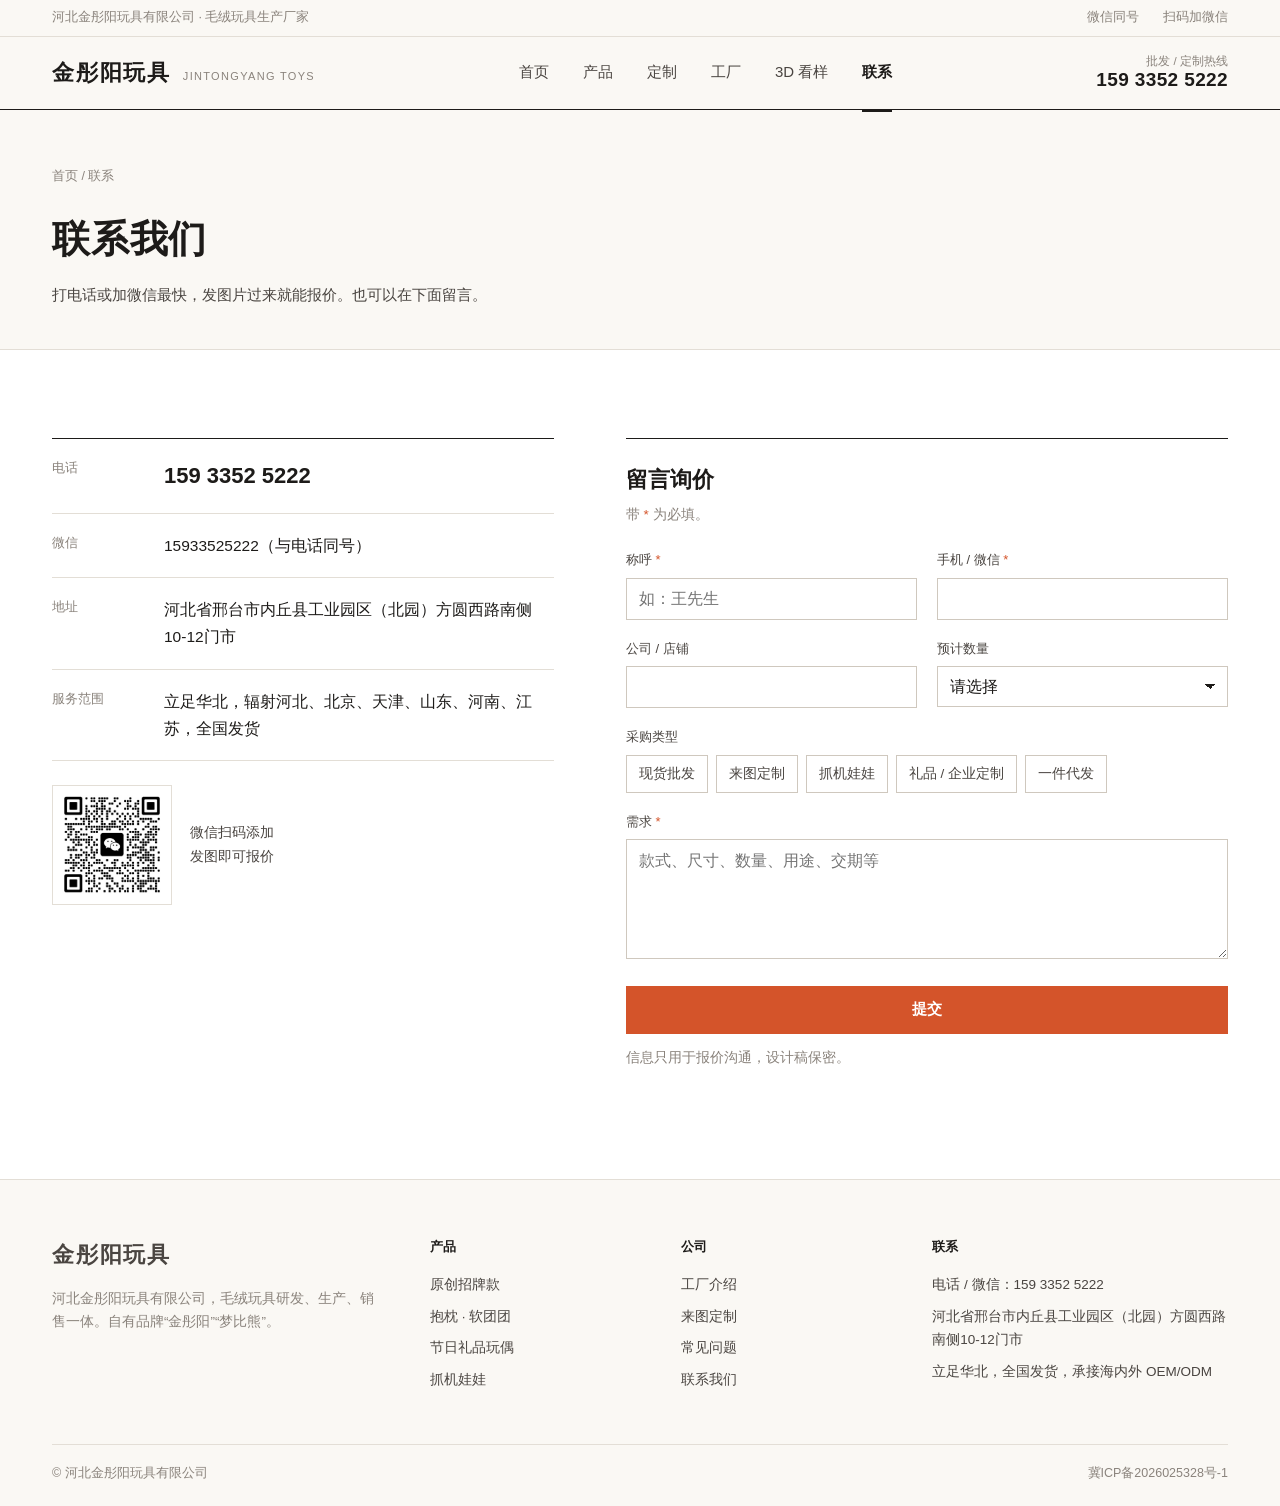
==== commit aa61c6c7: "新增 3D 看样间：足球狐狸 3D 模型 + AR 实物大小 Assisted-by: Cindy (https://cindy.app)" ====
--- a/contact.html
+++ b/contact.html
@@ -19,7 +19,7 @@
 </div></div>
 <header class="hd" id="nav"><div class="wrap">
   <a href="index.html" class="brand" aria-label="金彤阳玩具首页"><b>金彤阳玩具</b><span>JINTONGYANG TOYS</span></a>
-  <nav class="nav" id="menu"><a href="index.html">首页</a><a href="products.html">产品</a><a href="index.html#custom">定制</a><a href="factory.html">工厂</a><a href="contact.html" class="on">联系</a></nav>
+  <nav class="nav" id="menu"><a href="index.html">首页</a><a href="products.html">产品</a><a href="index.html#custom">定制</a><a href="factory.html">工厂</a><a href="3d.html">3D 看样</a><a href="contact.html" class="on">联系</a></nav>
   <div class="hd-tel"><small>批发 / 定制热线</small><a href="tel:15933525222">159 3352 5222</a></div>
   <button class="burger" id="burger" aria-label="菜单"><span></span><span></span><span></span></button>
 </div></header>
--- a/assets/css/catalog.css
+++ b/assets/css/catalog.css
@@ -110,6 +110,9 @@
 .item .q{font-size:13.5px;font-weight:600;color:var(--accent);align-self:flex-start}
 .item .q:hover{text-decoration:underline}
 .item.hide{display:none}
+.item .qs{display:flex;justify-content:space-between;align-items:center;gap:8px}
+.item .q3d{font-size:12.5px;border:1px solid var(--ink);padding:2px 8px;white-space:nowrap}
+.item .q3d:hover{background:var(--ink);color:#fff}
 
 /* tabs (product filter) */
 .tabs{display:flex;gap:28px;border-bottom:1px solid var(--line);margin-bottom:28px;overflow-x:auto;scrollbar-width:none}
